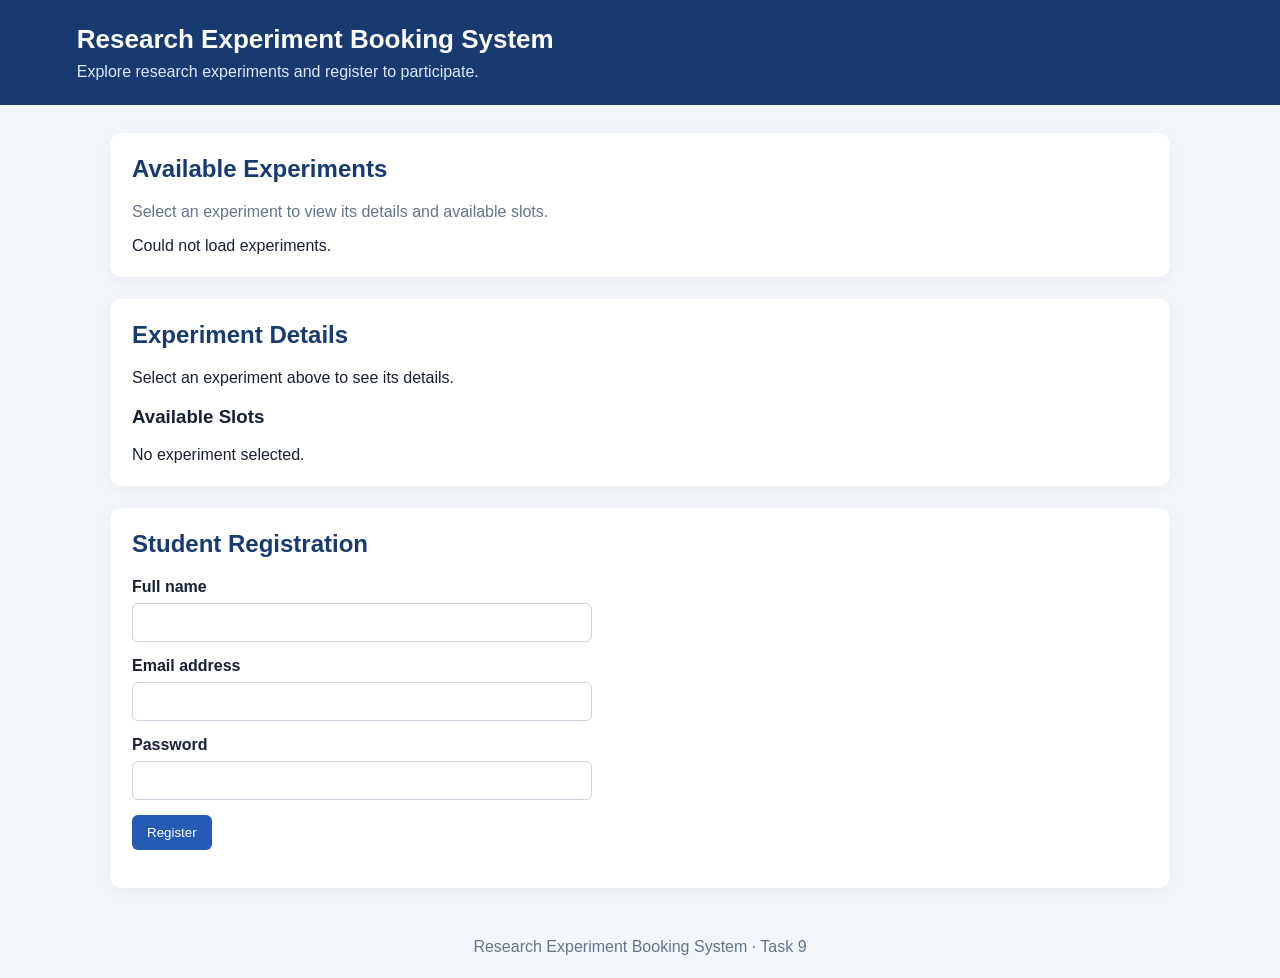
==== research-booking-system/src/main/resources/templates/index.html @ 61175fee "test: integrate Selenium journey checks for Jenkins" ====
<!DOCTYPE html>
<html lang="en" xmlns:th="http://www.thymeleaf.org">
<head>
    <meta charset="UTF-8">
    <meta name="viewport" content="width=device-width, initial-scale=1.0">
    <title>Research Experiment Booking System</title>
    <style>
        :root {
            font-family: Arial, sans-serif;
            color: #172033;
            background: #f3f6fb;
        }

        * { box-sizing: border-box; }

        body { margin: 0; }

        header {
            background: #173b70;
            color: white;
            padding: 24px 6%;
        }

        header h1 { margin: 0 0 8px; font-size: 26px; }
        header p { margin: 0; color: #dce8fa; }

        main { max-width: 1100px; margin: 28px auto; padding: 0 20px; }

        section {
            background: white;
            padding: 22px;
            margin-bottom: 22px;
            border-radius: 12px;
            box-shadow: 0 3px 14px #14213d0c;
        }

        h2 { margin-top: 0; color: #173b70; }

        .grid {
            display: grid;
            grid-template-columns: repeat(auto-fit, minmax(240px, 1fr));
            gap: 16px;
        }

        .experiment-card {
            border: 1px solid #dce4f0;
            border-radius: 10px;
            padding: 18px;
        }

        .experiment-card h3 { margin-top: 0; }

        button {
            background: #245bb5;
            color: white;
            border: 0;
            border-radius: 6px;
            padding: 10px 15px;
            cursor: pointer;
        }

        button:hover { background: #173b70; }

        input {
            display: block;
            width: 100%;
            max-width: 460px;
            padding: 11px;
            margin: 7px 0 15px;
            border: 1px solid #cbd5e1;
            border-radius: 6px;
        }

        label { font-weight: bold; }

        .muted { color: #64748b; }
        #message { white-space: pre-wrap; margin-top: 12px; }
        .error { color: #b42318; }
        .success { color: #167647; }

        footer {
            text-align: center;
            color: #64748b;
            padding: 22px;
        }
    </style>
</head>
<body>
<header>
    <h1>Research Experiment Booking System</h1>
    <p>Explore research experiments and register to participate.</p>
</header>

<main>
    <section>
        <h2>Available Experiments</h2>
        <p class="muted">Select an experiment to view its details and available slots.</p>
        <div id="experiments" class="grid" aria-live="polite">
            Loading experiments...
        </div>
    </section>

    <section id="details-section">
        <h2>Experiment Details</h2>
        <div id="details" aria-live="polite">
            Select an experiment above to see its details.
        </div>
        <h3>Available Slots</h3>
        <div id="slots" aria-live="polite">No experiment selected.</div>
    </section>

    <section id="registration-section">
        <h2>Student Registration</h2>
        <form id="registration-form">
            <label for="fullName">Full name</label>
            <input id="fullName" name="fullName" required
                   minlength="2" autocomplete="name">

            <label for="email">Email address</label>
            <input id="email" name="email" type="email" required
                   autocomplete="email">

            <label for="password">Password</label>
            <input id="password" name="password" type="password"
                   required minlength="8" autocomplete="new-password">

            <button id="register-button" type="submit">Register</button>
        </form>
        <p id="message" role="status" aria-live="polite"></p>
    </section>
</main>

<footer>Research Experiment Booking System · Task 9</footer>

<script>
    const experimentsElement = document.getElementById("experiments");
    const detailsElement = document.getElementById("details");
    const slotsElement = document.getElementById("slots");
    const messageElement = document.getElementById("message");

    async function loadExperiments() {
        experimentsElement.textContent = "Loading experiments...";

        try {
            const response = await fetch("/api/experiments");

            if (!response.ok) {
                throw new Error("Could not load experiments.");
            }

            const experiments = await response.json();
            experimentsElement.replaceChildren();

            if (!experiments.length) {
                experimentsElement.textContent = "No active experiments found.";
                return;
            }

            experiments.forEach(experiment => {
                const card = document.createElement("article");
                card.className = "experiment-card";

                const title = document.createElement("h3");
                title.textContent = experiment.title;

                const lab = document.createElement("p");
                lab.textContent = "Laboratory: " +
                    (experiment.laboratoryName || "Not specified");

                const description = document.createElement("p");
                description.textContent =
                    experiment.description || "No description available.";

                const button = document.createElement("button");
                button.type = "button";
                button.textContent = "View details";
                button.addEventListener("click", () => {
                    loadExperimentDetails(experiment.experimentId);
                });

                card.append(title, lab, description, button);
                experimentsElement.appendChild(card);
            });
        } catch (error) {
            experimentsElement.textContent = error.message;
        }
    }

    async function loadExperimentDetails(experimentId) {
        detailsElement.textContent = "Loading details...";
        slotsElement.textContent = "Loading slots...";

        try {
            const [detailResponse, slotResponse] = await Promise.all([
                fetch("/api/experiments/" + experimentId),
                fetch("/api/experiments/" + experimentId + "/slots")
            ]);

            if (!detailResponse.ok || !slotResponse.ok) {
                throw new Error("Unable to load experiment details or slots.");
            }

            const experiment = await detailResponse.json();
            const slots = await slotResponse.json();

            detailsElement.replaceChildren();

            const title = document.createElement("h3");
            title.textContent = experiment.title;

            const description = document.createElement("p");
            description.textContent =
                experiment.description || "No description available.";

            const lab = document.createElement("p");
            lab.textContent = "Laboratory: " +
                (experiment.laboratoryName || "Not specified");

            detailsElement.append(title, description, lab);

            slotsElement.replaceChildren();

            if (!slots.length) {
                slotsElement.textContent = "No slots are currently listed.";
                return;
            }

            slots.forEach(slot => {
                const item = document.createElement("p");
                item.textContent =
                    "Slot " + slot.slotId +
                    " | Start: " + slot.startTime +
                    " | End: " + slot.endTime +
                    " | Capacity: " + slot.capacity;
                slotsElement.appendChild(item);
            });
        } catch (error) {
            detailsElement.textContent = error.message;
            slotsElement.textContent = "Slots could not be loaded.";
        }
    }

    document.getElementById("registration-form")
        .addEventListener("submit", async event => {
            event.preventDefault();
            messageElement.className = "";
            messageElement.textContent = "Submitting registration...";

            const data = {
                fullName: document.getElementById("fullName").value.trim(),
                email: document.getElementById("email").value.trim(),
                password: document.getElementById("password").value
            };

            try {
                const response = await fetch("/api/users/register", {
                    method: "POST",
                    headers: { "Content-Type": "application/json" },
                    body: JSON.stringify(data)
                });

                const result = await response.json();

                if (!response.ok) {
                    throw new Error(
                        result.error || "Registration failed. Check your details."
                    );
                }

                messageElement.className = "success";
                messageElement.textContent =
                    "Registration successful! User ID: " + result.userId;
                event.target.reset();
            } catch (error) {
                messageElement.className = "error";
                messageElement.textContent = error.message;
            }
        });

    loadExperiments();
</script>
</body>
</html>
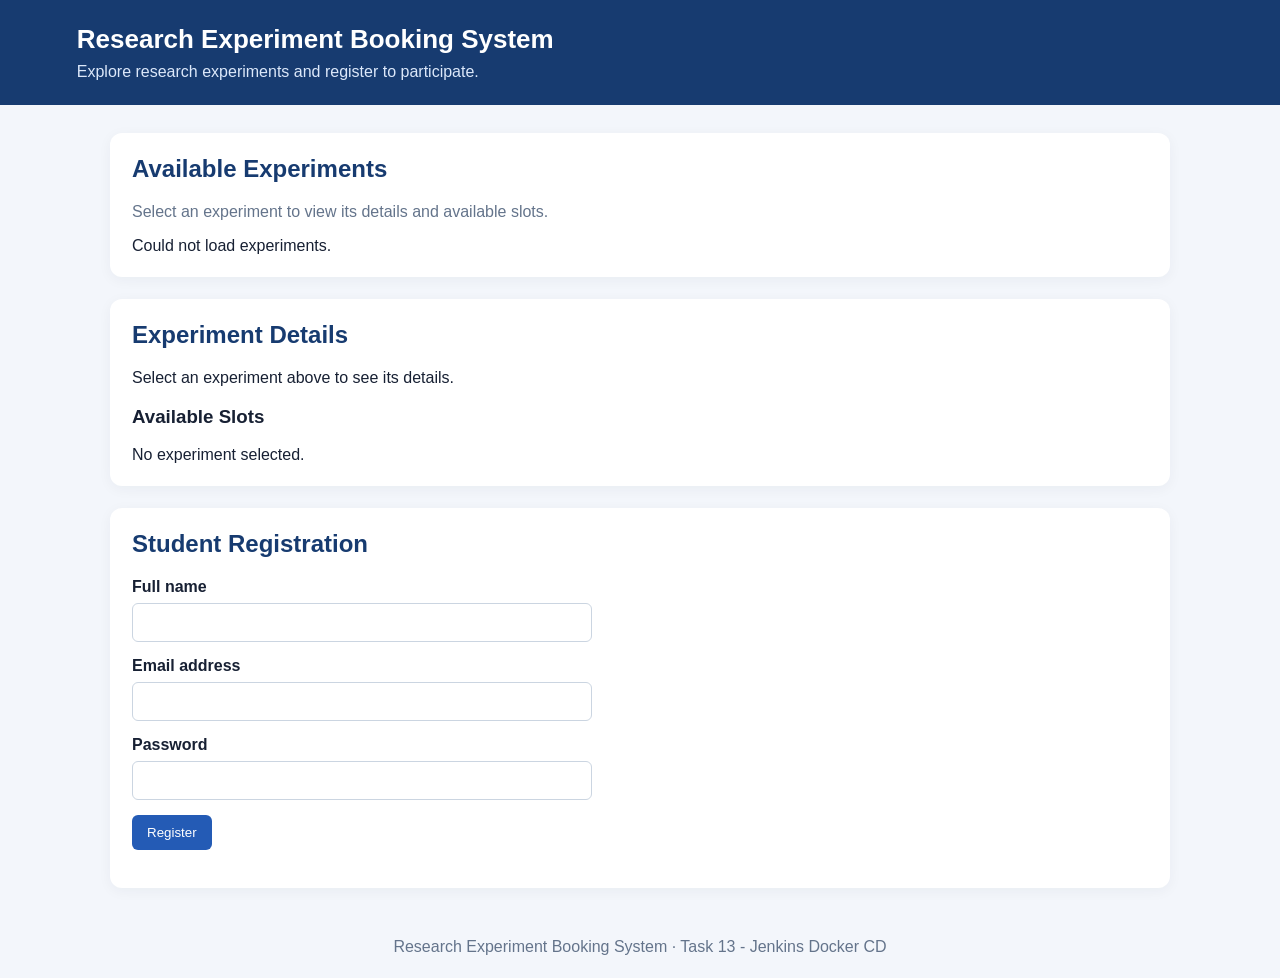
==== commit 35919cef: "feat: update UI footer for CD demo" ====
--- a/research-booking-system/src/main/resources/templates/index.html
+++ b/research-booking-system/src/main/resources/templates/index.html
@@ -131,7 +131,7 @@
     </section>
 </main>
 
-<footer>Research Experiment Booking System · Task 9</footer>
+<footer>Research Experiment Booking System · Task 13 - Jenkins Docker CD</footer>
 
 <script>
     const experimentsElement = document.getElementById("experiments");
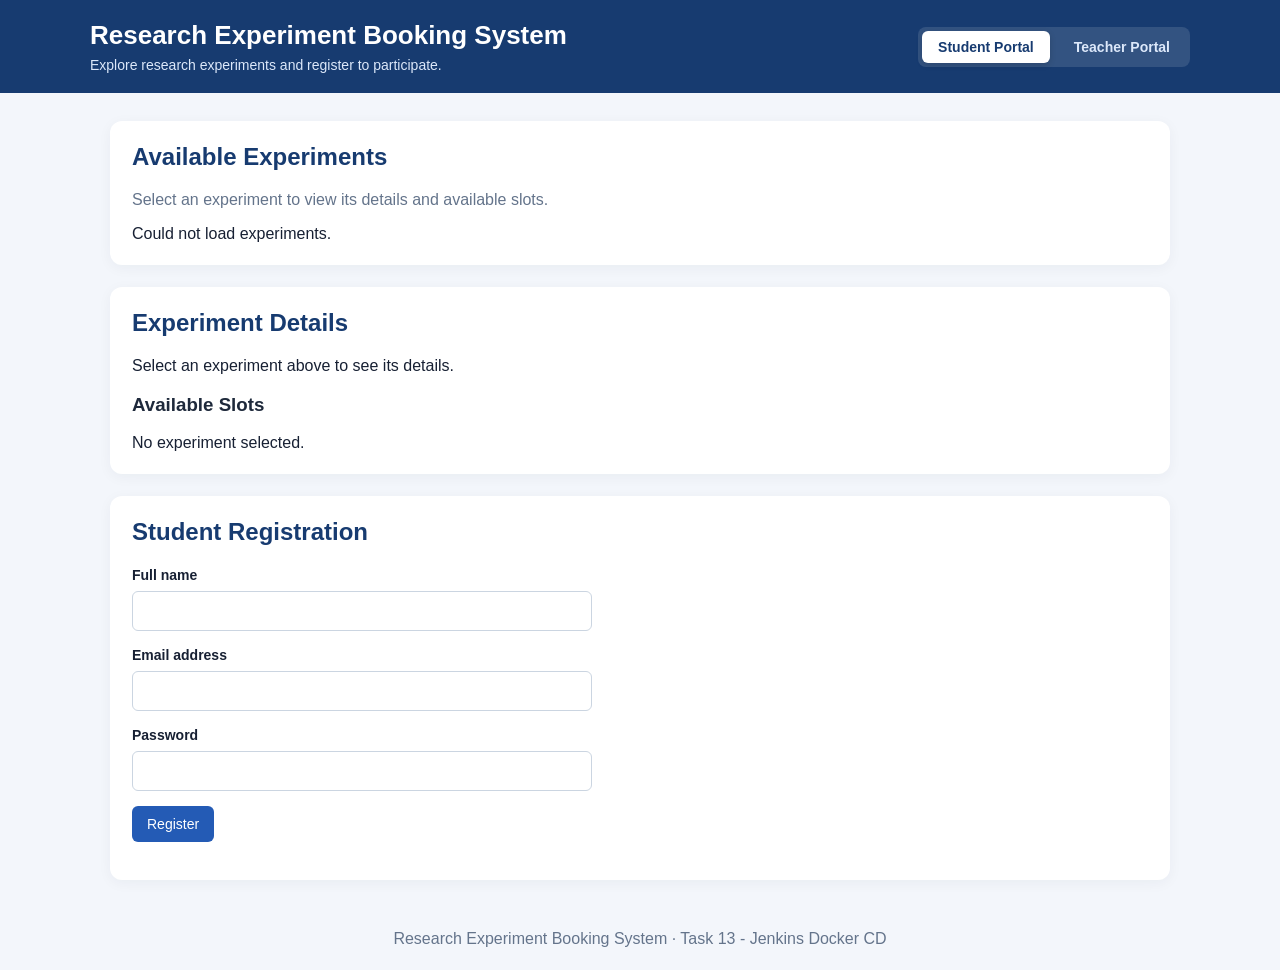
==== commit 321908ca: "index page" ====
--- a/research-booking-system/src/main/resources/templates/index.html
+++ b/research-booking-system/src/main/resources/templates/index.html
@@ -1,4 +1,3 @@
-
 <!DOCTYPE html>
 <html lang="en" xmlns:th="http://www.thymeleaf.org">
 <head>
@@ -19,11 +18,52 @@
         header {
             background: #173b70;
             color: white;
-            padding: 24px 6%;
-        }
-
-        header h1 { margin: 0 0 8px; font-size: 26px; }
-        header p { margin: 0; color: #dce8fa; }
+            padding: 20px 6%;
+        }
+
+        .header-content {
+            max-width: 1100px;
+            margin: 0 auto;
+            display: flex;
+            justify-content: space-between;
+            align-items: center;
+            flex-wrap: wrap;
+            gap: 16px;
+        }
+
+        header h1 { margin: 0 0 6px; font-size: 26px; }
+        header p { margin: 0; color: #dce8fa; font-size: 14px; }
+
+        .portal-nav {
+            display: flex;
+            gap: 8px;
+            background: rgba(255, 255, 255, 0.12);
+            padding: 4px;
+            border-radius: 8px;
+        }
+
+        .nav-tab {
+            background: transparent;
+            color: #dce8fa;
+            border: 0;
+            border-radius: 6px;
+            padding: 8px 16px;
+            font-size: 14px;
+            font-weight: 600;
+            cursor: pointer;
+            transition: background 0.2s, color 0.2s;
+        }
+
+        .nav-tab:hover {
+            background: rgba(255, 255, 255, 0.15);
+            color: white;
+        }
+
+        .nav-tab.active {
+            background: white;
+            color: #173b70;
+            box-shadow: 0 2px 6px rgba(0, 0, 0, 0.15);
+        }
 
         main { max-width: 1100px; margin: 28px auto; padding: 0 20px; }
 
@@ -36,6 +76,7 @@
         }
 
         h2 { margin-top: 0; color: #173b70; }
+        h3 { color: #1e293b; }
 
         .grid {
             display: grid;
@@ -47,6 +88,9 @@
             border: 1px solid #dce4f0;
             border-radius: 10px;
             padding: 18px;
+            display: flex;
+            flex-direction: column;
+            justify-content: space-between;
         }
 
         .experiment-card h3 { margin-top: 0; }
@@ -58,11 +102,35 @@
             border-radius: 6px;
             padding: 10px 15px;
             cursor: pointer;
+            font-size: 14px;
         }
 
         button:hover { background: #173b70; }
 
-        input {
+        .btn-secondary {
+            background: #e2e8f0;
+            color: #1e293b;
+        }
+        .btn-secondary:hover { background: #cbd5e1; }
+
+        .btn-success {
+            background: #167647;
+            color: white;
+        }
+        .btn-success:hover { background: #0f5432; }
+
+        .btn-danger {
+            background: #b42318;
+            color: white;
+        }
+        .btn-danger:hover { background: #911b12; }
+
+        .btn-sm {
+            padding: 6px 12px;
+            font-size: 13px;
+        }
+
+        input, textarea, select {
             display: block;
             width: 100%;
             max-width: 460px;
@@ -70,14 +138,234 @@
             margin: 7px 0 15px;
             border: 1px solid #cbd5e1;
             border-radius: 6px;
-        }
-
-        label { font-weight: bold; }
+            font-family: inherit;
+            font-size: 14px;
+        }
+
+        textarea {
+            max-width: 100%;
+            resize: vertical;
+        }
+
+        label { font-weight: bold; font-size: 14px; }
 
         .muted { color: #64748b; }
         #message { white-space: pre-wrap; margin-top: 12px; }
-        .error { color: #b42318; }
-        .success { color: #167647; }
+        .error { color: #b42318; font-weight: 500; }
+        .success { color: #167647; font-weight: 500; }
+
+        /* Teacher Alert Banner */
+        .teacher-alert {
+            padding: 14px 18px;
+            border-radius: 8px;
+            margin-bottom: 20px;
+            display: flex;
+            justify-content: space-between;
+            align-items: center;
+            font-size: 14px;
+            font-weight: 500;
+        }
+
+        .alert-success {
+            background: #edfcf2;
+            color: #167647;
+            border: 1px solid #c3f2d2;
+        }
+
+        .alert-error {
+            background: #fef3f2;
+            color: #b42318;
+            border: 1px solid #fecdca;
+        }
+
+        .btn-close-alert {
+            background: transparent;
+            border: 0;
+            color: inherit;
+            font-size: 18px;
+            padding: 0 4px;
+            cursor: pointer;
+            line-height: 1;
+        }
+        .btn-close-alert:hover { background: transparent; opacity: 0.7; }
+
+        /* Teacher Dashboard Styles */
+        .dashboard-header {
+            display: flex;
+            justify-content: space-between;
+            align-items: center;
+            flex-wrap: wrap;
+            gap: 12px;
+            margin-bottom: 20px;
+            padding-bottom: 16px;
+            border-bottom: 1px solid #e2e8f0;
+        }
+
+        .dashboard-actions {
+            display: flex;
+            gap: 10px;
+            align-items: center;
+        }
+
+        .badge {
+            display: inline-block;
+            padding: 4px 8px;
+            border-radius: 4px;
+            font-size: 12px;
+            font-weight: 600;
+            text-transform: uppercase;
+        }
+
+        .badge-active {
+            background: #edfcf2;
+            color: #167647;
+            border: 1px solid #c3f2d2;
+        }
+
+        .badge-inactive {
+            background: #f1f5f9;
+            color: #64748b;
+            border: 1px solid #cbd5e1;
+        }
+
+        .teacher-exp-card {
+            border: 1px solid #e2e8f0;
+            border-radius: 10px;
+            padding: 18px;
+            margin-bottom: 16px;
+            background: #fafcff;
+        }
+
+        .teacher-exp-card-header {
+            display: flex;
+            justify-content: space-between;
+            align-items: flex-start;
+            gap: 12px;
+        }
+
+        .teacher-exp-card-header h4 {
+            margin: 0 0 6px;
+            font-size: 18px;
+            color: #173b70;
+        }
+
+        .teacher-exp-details {
+            display: flex;
+            flex-wrap: wrap;
+            gap: 16px;
+            font-size: 14px;
+            color: #475569;
+            margin: 10px 0;
+        }
+
+        .teacher-exp-desc {
+            font-size: 14px;
+            color: #334155;
+            margin: 8px 0 14px;
+            white-space: pre-wrap;
+        }
+
+        .card-actions {
+            display: flex;
+            gap: 8px;
+            flex-wrap: wrap;
+            margin-top: 10px;
+        }
+
+        /* Modal Styles */
+        .modal-overlay {
+            position: fixed;
+            top: 0; left: 0; right: 0; bottom: 0;
+            background: rgba(15, 23, 42, 0.65);
+            display: flex;
+            align-items: center;
+            justify-content: center;
+            z-index: 1000;
+            padding: 16px;
+        }
+
+        .modal-content {
+            background: white;
+            border-radius: 12px;
+            width: 100%;
+            max-width: 540px;
+            max-height: 90vh;
+            overflow-y: auto;
+            padding: 24px;
+            box-shadow: 0 12px 32px rgba(0, 0, 0, 0.25);
+        }
+
+        .modal-large {
+            max-width: 780px;
+        }
+
+        .modal-header {
+            display: flex;
+            justify-content: space-between;
+            align-items: center;
+            margin-bottom: 16px;
+            padding-bottom: 12px;
+            border-bottom: 1px solid #e2e8f0;
+        }
+
+        .modal-header h3 { margin: 0; color: #173b70; }
+
+        .modal-close {
+            background: transparent;
+            border: 0;
+            color: #64748b;
+            font-size: 24px;
+            cursor: pointer;
+            line-height: 1;
+            padding: 0 6px;
+        }
+        .modal-close:hover { color: #0f172a; background: transparent; }
+
+        .modal-footer {
+            display: flex;
+            justify-content: flex-end;
+            gap: 10px;
+            margin-top: 20px;
+            padding-top: 14px;
+            border-top: 1px solid #e2e8f0;
+        }
+
+        .slot-form-box {
+            background: #f8fafc;
+            border: 1px solid #e2e8f0;
+            border-radius: 8px;
+            padding: 16px;
+            margin: 16px 0;
+        }
+
+        .slot-form-row {
+            display: grid;
+            grid-template-columns: repeat(auto-fit, minmax(180px, 1fr));
+            gap: 12px;
+        }
+
+        .slot-table {
+            width: 100%;
+            border-collapse: collapse;
+            margin-top: 14px;
+            font-size: 14px;
+        }
+
+        .slot-table th, .slot-table td {
+            padding: 10px 12px;
+            text-align: left;
+            border-bottom: 1px solid #e2e8f0;
+        }
+
+        .slot-table th {
+            background: #f1f5f9;
+            color: #475569;
+            font-weight: 600;
+        }
+
+        .slot-table tr:hover {
+            background: #f8fafc;
+        }
 
         footer {
             text-align: center;
@@ -88,52 +376,192 @@
 </head>
 <body>
 <header>
-    <h1>Research Experiment Booking System</h1>
-    <p>Explore research experiments and register to participate.</p>
+    <div class="header-content">
+        <div>
+            <h1>Research Experiment Booking System</h1>
+            <p>Explore research experiments and register to participate.</p>
+        </div>
+        <nav class="portal-nav" aria-label="Portal Navigation">
+            <button id="nav-student-tab" type="button" class="nav-tab active" onclick="switchPortal('student')">Student Portal</button>
+            <button id="nav-teacher-tab" type="button" class="nav-tab" onclick="switchPortal('teacher')">Teacher Portal</button>
+        </nav>
+    </div>
 </header>
 
 <main>
-    <section>
-        <h2>Available Experiments</h2>
-        <p class="muted">Select an experiment to view its details and available slots.</p>
-        <div id="experiments" class="grid" aria-live="polite">
-            Loading experiments...
+    <!-- ==================== STUDENT PORTAL VIEW ==================== -->
+    <div id="student-portal-view">
+        <section>
+            <h2>Available Experiments</h2>
+            <p class="muted">Select an experiment to view its details and available slots.</p>
+            <div id="experiments" class="grid" aria-live="polite">
+                Loading experiments...
+            </div>
+        </section>
+
+        <section id="details-section">
+            <h2>Experiment Details</h2>
+            <div id="details" aria-live="polite">
+                Select an experiment above to see its details.
+            </div>
+            <h3>Available Slots</h3>
+            <div id="slots" aria-live="polite">No experiment selected.</div>
+        </section>
+
+        <section id="registration-section">
+            <h2>Student Registration</h2>
+            <form id="registration-form">
+                <label for="fullName">Full name</label>
+                <input id="fullName" name="fullName" required
+                       minlength="2" autocomplete="name">
+
+                <label for="email">Email address</label>
+                <input id="email" name="email" type="email" required
+                       autocomplete="email">
+
+                <label for="password">Password</label>
+                <input id="password" name="password" type="password"
+                       required minlength="8" autocomplete="new-password">
+
+                <button id="register-button" type="submit">Register</button>
+            </form>
+            <p id="message" role="status" aria-live="polite"></p>
+        </section>
+    </div>
+
+    <!-- ==================== TEACHER PORTAL VIEW ==================== -->
+    <div id="teacher-portal-view" style="display: none;">
+        <!-- Global Feedback Message -->
+        <div id="teacher-alert" class="teacher-alert" style="display: none;" role="alert">
+            <span id="teacher-alert-text"></span>
+            <button type="button" class="btn-close-alert" onclick="clearTeacherAlert()">&times;</button>
         </div>
-    </section>
-
-    <section id="details-section">
-        <h2>Experiment Details</h2>
-        <div id="details" aria-live="polite">
-            Select an experiment above to see its details.
+
+        <!-- Teacher Login Card -->
+        <section id="teacher-login-section">
+            <h2>Teacher Login</h2>
+            <p class="muted">Sign in with your active teacher credentials to manage experiments and time slots.</p>
+            <form id="teacher-login-form">
+                <label for="teacher-email">Teacher Email Address</label>
+                <input id="teacher-email" type="email" required autocomplete="email" placeholder="teacher@example.com">
+
+                <label for="teacher-password">Password</label>
+                <input id="teacher-password" type="password" required autocomplete="current-password" placeholder="Enter your password">
+
+                <button id="teacher-login-btn" type="submit">Sign In</button>
+            </form>
+            <p id="teacher-login-error" class="error" role="alert" style="display: none;"></p>
+        </section>
+
+        <!-- Teacher Dashboard -->
+        <section id="teacher-dashboard-section" style="display: none;">
+            <div class="dashboard-header">
+                <div>
+                    <h2>Teacher Dashboard</h2>
+                    <p id="teacher-welcome-badge" class="muted">Signed in as teacher</p>
+                </div>
+                <div class="dashboard-actions">
+                    <button id="btn-open-create-exp" type="button" class="btn-success" onclick="openCreateExperimentModal()">+ Create Experiment</button>
+                    <button id="teacher-logout-btn" type="button" class="btn-secondary" onclick="teacherLogout()">Sign Out</button>
+                </div>
+            </div>
+
+            <h3>My Supervised Experiments</h3>
+            <div id="teacher-experiments-container" aria-live="polite">
+                Loading supervised experiments...
+            </div>
+        </section>
+    </div>
+</main>
+
+<!-- ==================== EXPERIMENT CREATE / EDIT MODAL ==================== -->
+<div id="exp-modal" class="modal-overlay" style="display: none;" role="dialog" aria-modal="true" aria-labelledby="exp-modal-title">
+    <div class="modal-content">
+        <div class="modal-header">
+            <h3 id="exp-modal-title">Create Experiment</h3>
+            <button type="button" class="modal-close" onclick="closeExperimentModal()">&times;</button>
         </div>
-        <h3>Available Slots</h3>
-        <div id="slots" aria-live="polite">No experiment selected.</div>
-    </section>
-
-    <section id="registration-section">
-        <h2>Student Registration</h2>
-        <form id="registration-form">
-            <label for="fullName">Full name</label>
-            <input id="fullName" name="fullName" required
-                   minlength="2" autocomplete="name">
-
-            <label for="email">Email address</label>
-            <input id="email" name="email" type="email" required
-                   autocomplete="email">
-
-            <label for="password">Password</label>
-            <input id="password" name="password" type="password"
-                   required minlength="8" autocomplete="new-password">
-
-            <button id="register-button" type="submit">Register</button>
+        <form id="exp-form">
+            <input type="hidden" id="exp-id">
+
+            <label for="exp-title">Experiment Title *</label>
+            <input type="text" id="exp-title" required maxlength="150" placeholder="e.g. Distributed Computing Lab 1">
+
+            <label for="exp-laboratory">Laboratory Name *</label>
+            <input type="text" id="exp-laboratory" required maxlength="150" placeholder="e.g. Advanced Networks Lab 204">
+
+            <label for="exp-duration">Duration (Minutes) *</label>
+            <input type="number" id="exp-duration" required min="1" placeholder="e.g. 90">
+
+            <label for="exp-desc">Description</label>
+            <textarea id="exp-desc" rows="4" placeholder="Overview of experiment requirements, guidelines, and equipment..."></textarea>
+
+            <div class="modal-footer">
+                <button type="button" class="btn-secondary" onclick="closeExperimentModal()">Cancel</button>
+                <button type="submit" id="btn-save-exp" class="btn-primary">Save Experiment</button>
+            </div>
         </form>
-        <p id="message" role="status" aria-live="polite"></p>
-    </section>
-</main>
+    </div>
+</div>
+
+<!-- ==================== SLOT MANAGEMENT MODAL ==================== -->
+<div id="slot-modal" class="modal-overlay" style="display: none;" role="dialog" aria-modal="true" aria-labelledby="slot-modal-title">
+    <div class="modal-content modal-large">
+        <div class="modal-header">
+            <div>
+                <h3 id="slot-modal-title">Experiment Slots</h3>
+                <p id="slot-modal-subtitle" class="muted" style="margin: 4px 0 0;"></p>
+            </div>
+            <button type="button" class="modal-close" onclick="closeSlotModal()">&times;</button>
+        </div>
+
+        <div style="margin-bottom: 14px;">
+            <button id="btn-toggle-slot-form" type="button" class="btn-success" onclick="toggleSlotForm()">+ Add New Slot</button>
+        </div>
+
+        <!-- Add/Edit Slot Form Box -->
+        <div id="slot-form-wrapper" style="display: none;" class="slot-form-box">
+            <h4 id="slot-form-title" style="margin-top: 0; color: #173b70;">Add New Slot</h4>
+            <form id="slot-form">
+                <input type="hidden" id="slot-id">
+                <div class="slot-form-row">
+                    <div>
+                        <label for="slot-start-time">Start Time *</label>
+                        <input type="datetime-local" id="slot-start-time" required>
+                    </div>
+                    <div>
+                        <label for="slot-end-time">End Time *</label>
+                        <input type="datetime-local" id="slot-end-time" required>
+                    </div>
+                    <div>
+                        <label for="slot-capacity">Capacity *</label>
+                        <input type="number" id="slot-capacity" required min="1" placeholder="e.g. 5">
+                    </div>
+                </div>
+                <div style="display: flex; gap: 8px; justify-content: flex-end; margin-top: 8px;">
+                    <button type="button" class="btn-secondary" onclick="hideSlotForm()">Cancel</button>
+                    <button type="submit" id="btn-save-slot" class="btn-primary">Save Slot</button>
+                </div>
+            </form>
+        </div>
+
+        <h4>Configured Slots</h4>
+        <div id="teacher-slots-container" aria-live="polite">
+            Loading slots...
+        </div>
+
+        <div class="modal-footer">
+            <button type="button" class="btn-secondary" onclick="closeSlotModal()">Close</button>
+        </div>
+    </div>
+</div>
 
 <footer>Research Experiment Booking System · Task 13 - Jenkins Docker CD</footer>
 
 <script>
+    /* ==========================================================================
+       STUDENT PORTAL LOGIC (Preserved Exactly for Selenium Compatibility)
+       ========================================================================== */
     const experimentsElement = document.getElementById("experiments");
     const detailsElement = document.getElementById("details");
     const slotsElement = document.getElementById("slots");
@@ -278,6 +706,628 @@
             }
         });
 
+    /* ==========================================================================
+       PORTAL SWITCHING & NAVIGATION
+       ========================================================================== */
+    const studentView = document.getElementById("student-portal-view");
+    const teacherView = document.getElementById("teacher-portal-view");
+    const navStudentTab = document.getElementById("nav-student-tab");
+    const navTeacherTab = document.getElementById("nav-teacher-tab");
+
+    function switchPortal(portal) {
+        clearTeacherAlert();
+        if (portal === "teacher") {
+            navStudentTab.classList.remove("active");
+            navTeacherTab.classList.add("active");
+            studentView.style.display = "none";
+            teacherView.style.display = "block";
+            initTeacherView();
+        } else {
+            navTeacherTab.classList.remove("active");
+            navStudentTab.classList.add("active");
+            teacherView.style.display = "none";
+            studentView.style.display = "block";
+            loadExperiments();
+        }
+    }
+
+    /* ==========================================================================
+       TEACHER AUTHENTICATION (HTTP Basic via sessionStorage)
+       ========================================================================== */
+    const AUTH_KEY = "rb_teacher_auth";
+    const EMAIL_KEY = "rb_teacher_email";
+
+    function getStoredAuth() {
+        return sessionStorage.getItem(AUTH_KEY);
+    }
+
+    function getStoredEmail() {
+        return sessionStorage.getItem(EMAIL_KEY);
+    }
+
+    function setStoredAuth(header, email) {
+        sessionStorage.setItem(AUTH_KEY, header);
+        sessionStorage.setItem(EMAIL_KEY, email);
+    }
+
+    function clearStoredAuth() {
+        sessionStorage.removeItem(AUTH_KEY);
+        sessionStorage.removeItem(EMAIL_KEY);
+    }
+
+    const teacherLoginSection = document.getElementById("teacher-login-section");
+    const teacherDashboardSection = document.getElementById("teacher-dashboard-section");
+    const teacherLoginForm = document.getElementById("teacher-login-form");
+    const teacherLoginError = document.getElementById("teacher-login-error");
+    const teacherWelcomeBadge = document.getElementById("teacher-welcome-badge");
+
+    function initTeacherView() {
+        const auth = getStoredAuth();
+        if (auth) {
+            teacherLoginSection.style.display = "none";
+            teacherDashboardSection.style.display = "block";
+            const email = getStoredEmail() || "Teacher";
+            teacherWelcomeBadge.textContent = "Signed in as: " + email;
+            loadTeacherExperiments();
+        } else {
+            teacherDashboardSection.style.display = "none";
+            teacherLoginSection.style.display = "block";
+            teacherLoginForm.reset();
+            teacherLoginError.style.display = "none";
+            teacherLoginError.textContent = "";
+        }
+    }
+
+    teacherLoginForm.addEventListener("submit", async event => {
+        event.preventDefault();
+        teacherLoginError.style.display = "none";
+        teacherLoginError.textContent = "";
+
+        const email = document.getElementById("teacher-email").value.trim();
+        const password = document.getElementById("teacher-password").value;
+
+        if (!email || !password) {
+            teacherLoginError.textContent = "Email and password are required.";
+            teacherLoginError.style.display = "block";
+            return;
+        }
+
+        const authHeader = "Basic " + btoa(email + ":" + password);
+
+        try {
+            const response = await fetch("/api/experiments/supervisor/me", {
+                headers: { "Authorization": authHeader }
+            });
+
+            if (!response.ok) {
+                if (response.status === 401 || response.status === 403) {
+                    throw new Error("Invalid credentials or an active teacher account is required.");
+                }
+                throw new Error("Login failed with status code " + response.status + ".");
+            }
+
+            setStoredAuth(authHeader, email);
+            teacherLoginForm.reset();
+            initTeacherView();
+            showTeacherAlert("Signed in successfully.", "success");
+        } catch (error) {
+            clearStoredAuth();
+            teacherLoginError.textContent = error.message;
+            teacherLoginError.style.display = "block";
+        }
+    });
+
+    function teacherLogout() {
+        clearStoredAuth();
+        closeExperimentModal();
+        closeSlotModal();
+        initTeacherView();
+        showTeacherAlert("You have been signed out.", "success");
+    }
+
+    async function teacherFetch(url, options = {}) {
+        const auth = getStoredAuth();
+        if (!auth) {
+            teacherLogout();
+            throw new Error("Authentication required. Please sign in.");
+        }
+
+        const headers = {
+            "Authorization": auth,
+            ...(options.headers || {})
+        };
+
+        const response = await fetch(url, { ...options, headers });
+
+        if (response.status === 401) {
+            teacherLogout();
+            showTeacherAlert("Session expired or invalid credentials. Please sign in again.", "error");
+            throw new Error("Session expired. Please sign in again.");
+        }
+
+        return response;
+    }
+
+    /* ==========================================================================
+       TEACHER ALERT / NOTIFICATIONS
+       ========================================================================== */
+    const alertBox = document.getElementById("teacher-alert");
+    const alertText = document.getElementById("teacher-alert-text");
+    let alertTimeout = null;
+
+    function showTeacherAlert(message, type = "success") {
+        if (alertTimeout) clearTimeout(alertTimeout);
+        alertText.textContent = message;
+        alertBox.className = "teacher-alert " + (type === "error" ? "alert-error" : "alert-success");
+        alertBox.style.display = "flex";
+        alertTimeout = setTimeout(() => {
+            clearTeacherAlert();
+        }, 6000);
+    }
+
+    function clearTeacherAlert() {
+        if (alertTimeout) clearTimeout(alertTimeout);
+        alertBox.style.display = "none";
+        alertText.textContent = "";
+    }
+
+    /* ==========================================================================
+       TEACHER EXPERIMENTS MANAGEMENT
+       ========================================================================== */
+    const teacherExpContainer = document.getElementById("teacher-experiments-container");
+    const expModal = document.getElementById("exp-modal");
+    const expForm = document.getElementById("exp-form");
+    const expModalTitle = document.getElementById("exp-modal-title");
+
+    let teacherExperiments = [];
+
+    async function loadTeacherExperiments() {
+        teacherExpContainer.textContent = "Loading supervised experiments...";
+        try {
+            const response = await teacherFetch("/api/experiments/supervisor/me");
+            if (!response.ok) {
+                if (response.status === 403) {
+                    throw new Error("Active teacher permissions required.");
+                }
+                throw new Error("Could not load experiments (status: " + response.status + ").");
+            }
+
+            teacherExperiments = await response.json();
+            renderTeacherExperiments(teacherExperiments);
+        } catch (error) {
+            teacherExpContainer.replaceChildren();
+            const errP = document.createElement("p");
+            errP.className = "error";
+            errP.textContent = error.message;
+            teacherExpContainer.appendChild(errP);
+        }
+    }
+
+    function renderTeacherExperiments(experiments) {
+        teacherExpContainer.replaceChildren();
+
+        if (!experiments || !experiments.length) {
+            const p = document.createElement("p");
+            p.className = "muted";
+            p.textContent = "No experiments found. Click '+ Create Experiment' above to create one.";
+            teacherExpContainer.appendChild(p);
+            return;
+        }
+
+        experiments.forEach(exp => {
+            const card = document.createElement("div");
+            card.className = "teacher-exp-card";
+
+            // Header Row
+            const header = document.createElement("div");
+            header.className = "teacher-exp-card-header";
+
+            const title = document.createElement("h4");
+            title.textContent = exp.title;
+
+            const badge = document.createElement("span");
+            badge.className = "badge " + (exp.active ? "badge-active" : "badge-inactive");
+            badge.textContent = exp.active ? "Active" : "Inactive";
+
+            header.append(title, badge);
+
+            // Details Row
+            const details = document.createElement("div");
+            details.className = "teacher-exp-details";
+
+            const lab = document.createElement("span");
+            lab.textContent = "Laboratory: " + (exp.laboratoryName || "None");
+
+            const dur = document.createElement("span");
+            dur.textContent = "Duration: " + (exp.durationMinutes ? exp.durationMinutes + " mins" : "Not specified");
+
+            details.append(lab, dur);
+
+            // Description
+            const desc = document.createElement("div");
+            desc.className = "teacher-exp-desc";
+            desc.textContent = exp.description || "No description provided.";
+
+            // Actions Row
+            const actions = document.createElement("div");
+            actions.className = "card-actions";
+
+            const slotsBtn = document.createElement("button");
+            slotsBtn.type = "button";
+            slotsBtn.className = "btn-secondary btn-sm";
+            slotsBtn.textContent = "Manage Slots";
+            slotsBtn.addEventListener("click", () => {
+                openSlotModal(exp.experimentId, exp.title);
+            });
+            actions.appendChild(slotsBtn);
+
+            if (exp.active) {
+                const editBtn = document.createElement("button");
+                editBtn.type = "button";
+                editBtn.className = "btn-secondary btn-sm";
+                editBtn.textContent = "Edit";
+                editBtn.addEventListener("click", () => {
+                    openEditExperimentModal(exp);
+                });
+
+                const deactivateBtn = document.createElement("button");
+                deactivateBtn.type = "button";
+                deactivateBtn.className = "btn-danger btn-sm";
+                deactivateBtn.textContent = "Deactivate";
+                deactivateBtn.addEventListener("click", () => {
+                    deactivateExperiment(exp.experimentId, exp.title);
+                });
+
+                actions.append(editBtn, deactivateBtn);
+            }
+
+            card.append(header, details, desc, actions);
+            teacherExpContainer.appendChild(card);
+        });
+    }
+
+    function openCreateExperimentModal() {
+        clearTeacherAlert();
+        expForm.reset();
+        document.getElementById("exp-id").value = "";
+        expModalTitle.textContent = "Create New Experiment";
+        expModal.style.display = "flex";
+    }
+
+    function openEditExperimentModal(exp) {
+        clearTeacherAlert();
+        expForm.reset();
+        document.getElementById("exp-id").value = exp.experimentId;
+        document.getElementById("exp-title").value = exp.title || "";
+        document.getElementById("exp-laboratory").value = exp.laboratoryName || "";
+        document.getElementById("exp-duration").value = exp.durationMinutes || "";
+        document.getElementById("exp-desc").value = exp.description || "";
+        expModalTitle.textContent = "Edit Experiment #" + exp.experimentId;
+        expModal.style.display = "flex";
+    }
+
+    function closeExperimentModal() {
+        expModal.style.display = "none";
+        expForm.reset();
+    }
+
+    expForm.addEventListener("submit", async event => {
+        event.preventDefault();
+        clearTeacherAlert();
+
+        const id = document.getElementById("exp-id").value;
+        const payload = {
+            title: document.getElementById("exp-title").value.trim(),
+            laboratoryName: document.getElementById("exp-laboratory").value.trim(),
+            durationMinutes: parseInt(document.getElementById("exp-duration").value, 10),
+            description: document.getElementById("exp-desc").value.trim()
+        };
+
+        const isEdit = !!id;
+        const url = isEdit ? "/api/experiments/" + id : "/api/experiments";
+        const method = isEdit ? "PUT" : "POST";
+
+        try {
+            const response = await teacherFetch(url, {
+                method: method,
+                headers: { "Content-Type": "application/json" },
+                body: JSON.stringify(payload)
+            });
+
+            if (!response.ok) {
+                let errorMsg = "Failed to save experiment.";
+                try {
+                    const errObj = await response.json();
+                    errorMsg = errObj.message || errObj.error || errorMsg;
+                } catch (_) {}
+                throw new Error(errorMsg);
+            }
+
+            closeExperimentModal();
+            showTeacherAlert(isEdit ? "Experiment updated successfully." : "Experiment created successfully.", "success");
+            loadTeacherExperiments();
+        } catch (error) {
+            showTeacherAlert(error.message, "error");
+        }
+    });
+
+    async function deactivateExperiment(id, title) {
+        clearTeacherAlert();
+        const confirmed = window.confirm("Are you sure you want to deactivate experiment '" + title + "'?\nStudents will no longer see this experiment.");
+        if (!confirmed) return;
+
+        try {
+            const response = await teacherFetch("/api/experiments/" + id, {
+                method: "DELETE"
+            });
+
+            if (!response.ok) {
+                let errorMsg = "Failed to deactivate experiment.";
+                try {
+                    const errObj = await response.json();
+                    errorMsg = errObj.message || errObj.error || errorMsg;
+                } catch (_) {}
+                throw new Error(errorMsg);
+            }
+
+            showTeacherAlert("Experiment '" + title + "' deactivated.", "success");
+            loadTeacherExperiments();
+        } catch (error) {
+            showTeacherAlert(error.message, "error");
+        }
+    }
+
+    /* ==========================================================================
+       TEACHER SLOT MANAGEMENT
+       ========================================================================== */
+    const slotModal = document.getElementById("slot-modal");
+    const slotModalTitle = document.getElementById("slot-modal-title");
+    const slotModalSubtitle = document.getElementById("slot-modal-subtitle");
+    const slotFormWrapper = document.getElementById("slot-form-wrapper");
+    const slotFormTitle = document.getElementById("slot-form-title");
+    const slotForm = document.getElementById("slot-form");
+    const teacherSlotsContainer = document.getElementById("teacher-slots-container");
+
+    let currentExpId = null;
+
+    function openSlotModal(experimentId, title) {
+        clearTeacherAlert();
+        currentExpId = experimentId;
+        slotModalTitle.textContent = "Manage Slots: " + title;
+        slotModalSubtitle.textContent = "Experiment ID: " + experimentId;
+        hideSlotForm();
+        slotModal.style.display = "flex";
+        loadTeacherSlots(experimentId);
+    }
+
+    function closeSlotModal() {
+        slotModal.style.display = "none";
+        hideSlotForm();
+        currentExpId = null;
+    }
+
+    function toggleSlotForm() {
+        if (slotFormWrapper.style.display === "none") {
+            showAddSlotForm();
+        } else {
+            hideSlotForm();
+        }
+    }
+
+    function showAddSlotForm() {
+        slotForm.reset();
+        document.getElementById("slot-id").value = "";
+        slotFormTitle.textContent = "Add New Time Slot";
+        slotFormWrapper.style.display = "block";
+    }
+
+    function showEditSlotForm(slot) {
+        slotForm.reset();
+        document.getElementById("slot-id").value = slot.slotId;
+        // Format ISO local datetime string to YYYY-MM-DDTHH:mm for datetime-local picker
+        if (slot.startTime) {
+            document.getElementById("slot-start-time").value = slot.startTime.substring(0, 16);
+        }
+        if (slot.endTime) {
+            document.getElementById("slot-end-time").value = slot.endTime.substring(0, 16);
+        }
+        document.getElementById("slot-capacity").value = slot.capacity || "";
+        slotFormTitle.textContent = "Edit Slot #" + slot.slotId;
+        slotFormWrapper.style.display = "block";
+        slotFormWrapper.scrollIntoView({ behavior: "smooth", block: "nearest" });
+    }
+
+    function hideSlotForm() {
+        slotFormWrapper.style.display = "none";
+        slotForm.reset();
+    }
+
+    async function loadTeacherSlots(experimentId) {
+        teacherSlotsContainer.textContent = "Loading slots...";
+        try {
+            const response = await teacherFetch("/api/experiments/supervisor/" + experimentId + "/slots");
+            if (!response.ok) {
+                let errorMsg = "Could not load slots.";
+                try {
+                    const errObj = await response.json();
+                    errorMsg = errObj.message || errObj.error || errorMsg;
+                } catch (_) {}
+                throw new Error(errorMsg);
+            }
+
+            const slots = await response.json();
+            renderTeacherSlots(slots);
+        } catch (error) {
+            teacherSlotsContainer.replaceChildren();
+            const p = document.createElement("p");
+            p.className = "error";
+            p.textContent = error.message;
+            teacherSlotsContainer.appendChild(p);
+        }
+    }
+
+    function renderTeacherSlots(slots) {
+        teacherSlotsContainer.replaceChildren();
+
+        if (!slots || !slots.length) {
+            const p = document.createElement("p");
+            p.className = "muted";
+            p.textContent = "No time slots configured for this experiment yet.";
+            teacherSlotsContainer.appendChild(p);
+            return;
+        }
+
+        const table = document.createElement("table");
+        table.className = "slot-table";
+
+        const thead = document.createElement("thead");
+        const headerRow = document.createElement("tr");
+
+        const thId = document.createElement("th");
+        thId.textContent = "Slot ID";
+        const thStart = document.createElement("th");
+        thStart.textContent = "Start Time";
+        const thEnd = document.createElement("th");
+        thEnd.textContent = "End Time";
+        const thCap = document.createElement("th");
+        thCap.textContent = "Capacity";
+        const thActions = document.createElement("th");
+        thActions.textContent = "Actions";
+
+        headerRow.append(thId, thStart, thEnd, thCap, thActions);
+        thead.appendChild(headerRow);
+        table.appendChild(thead);
+
+        const tbody = document.createElement("tbody");
+
+        slots.forEach(slot => {
+            const tr = document.createElement("tr");
+
+            const tdId = document.createElement("td");
+            tdId.textContent = "#" + slot.slotId;
+
+            const tdStart = document.createElement("td");
+            tdStart.textContent = slot.startTime ? slot.startTime.replace("T", " ") : "Not set";
+
+            const tdEnd = document.createElement("td");
+            tdEnd.textContent = slot.endTime ? slot.endTime.replace("T", " ") : "Not set";
+
+            const tdCap = document.createElement("td");
+            tdCap.textContent = slot.capacity;
+
+            const tdActions = document.createElement("td");
+            const btnGroup = document.createElement("div");
+            btnGroup.style.display = "flex";
+            btnGroup.style.gap = "6px";
+
+            const editBtn = document.createElement("button");
+            editBtn.type = "button";
+            editBtn.className = "btn-secondary btn-sm";
+            editBtn.textContent = "Edit";
+            editBtn.addEventListener("click", () => {
+                showEditSlotForm(slot);
+            });
+
+            const delBtn = document.createElement("button");
+            delBtn.type = "button";
+            delBtn.className = "btn-danger btn-sm";
+            delBtn.textContent = "Delete";
+            delBtn.addEventListener("click", () => {
+                deleteSlot(slot.slotId);
+            });
+
+            btnGroup.append(editBtn, delBtn);
+            tdActions.appendChild(btnGroup);
+
+            tr.append(tdId, tdStart, tdEnd, tdCap, tdActions);
+            tbody.appendChild(tr);
+        });
+
+        table.appendChild(tbody);
+        teacherSlotsContainer.appendChild(table);
+    }
+
+    slotForm.addEventListener("submit", async event => {
+        event.preventDefault();
+        clearTeacherAlert();
+
+        const slotId = document.getElementById("slot-id").value;
+        const startRaw = document.getElementById("slot-start-time").value;
+        const endRaw = document.getElementById("slot-end-time").value;
+        const capacity = parseInt(document.getElementById("slot-capacity").value, 10);
+
+        if (!startRaw || !endRaw) {
+            showTeacherAlert("Both start time and end time are required.", "error");
+            return;
+        }
+
+        // Format to ISO string if missing seconds (e.g. 2026-10-21T10:00:00)
+        const startTime = startRaw.length === 16 ? startRaw + ":00" : startRaw;
+        const endTime = endRaw.length === 16 ? endRaw + ":00" : endRaw;
+
+        const payload = {
+            startTime: startTime,
+            endTime: endTime,
+            capacity: capacity
+        };
+
+        const isEdit = !!slotId;
+        const url = isEdit
+            ? "/api/experiments/slots/" + slotId
+            : "/api/experiments/" + currentExpId + "/slots";
+        const method = isEdit ? "PUT" : "POST";
+
+        try {
+            const response = await teacherFetch(url, {
+                method: method,
+                headers: { "Content-Type": "application/json" },
+                body: JSON.stringify(payload)
+            });
+
+            if (!response.ok) {
+                let errorMsg = "Failed to save slot.";
+                try {
+                    const errObj = await response.json();
+                    errorMsg = errObj.message || errObj.error || errorMsg;
+                } catch (_) {}
+                throw new Error(errorMsg);
+            }
+
+            hideSlotForm();
+            showTeacherAlert(isEdit ? "Slot updated successfully." : "Slot created successfully.", "success");
+            loadTeacherSlots(currentExpId);
+        } catch (error) {
+            showTeacherAlert(error.message, "error");
+        }
+    });
+
+    async function deleteSlot(slotId) {
+        clearTeacherAlert();
+        const confirmed = window.confirm("Are you sure you want to delete slot #" + slotId + "?\nNote: Slots with active or existing bookings cannot be deleted.");
+        if (!confirmed) return;
+
+        try {
+            const response = await teacherFetch("/api/experiments/slots/" + slotId, {
+                method: "DELETE"
+            });
+
+            if (!response.ok) {
+                let errorMsg = "Failed to delete slot.";
+                try {
+                    const errObj = await response.json();
+                    errorMsg = errObj.message || errObj.error || errorMsg;
+                } catch (_) {}
+                throw new Error(errorMsg);
+            }
+
+            showTeacherAlert("Slot #" + slotId + " deleted successfully.", "success");
+            loadTeacherSlots(currentExpId);
+        } catch (error) {
+            showTeacherAlert(error.message, "error");
+        }
+    }
+
+    // Initial student load
     loadExperiments();
 </script>
 </body>
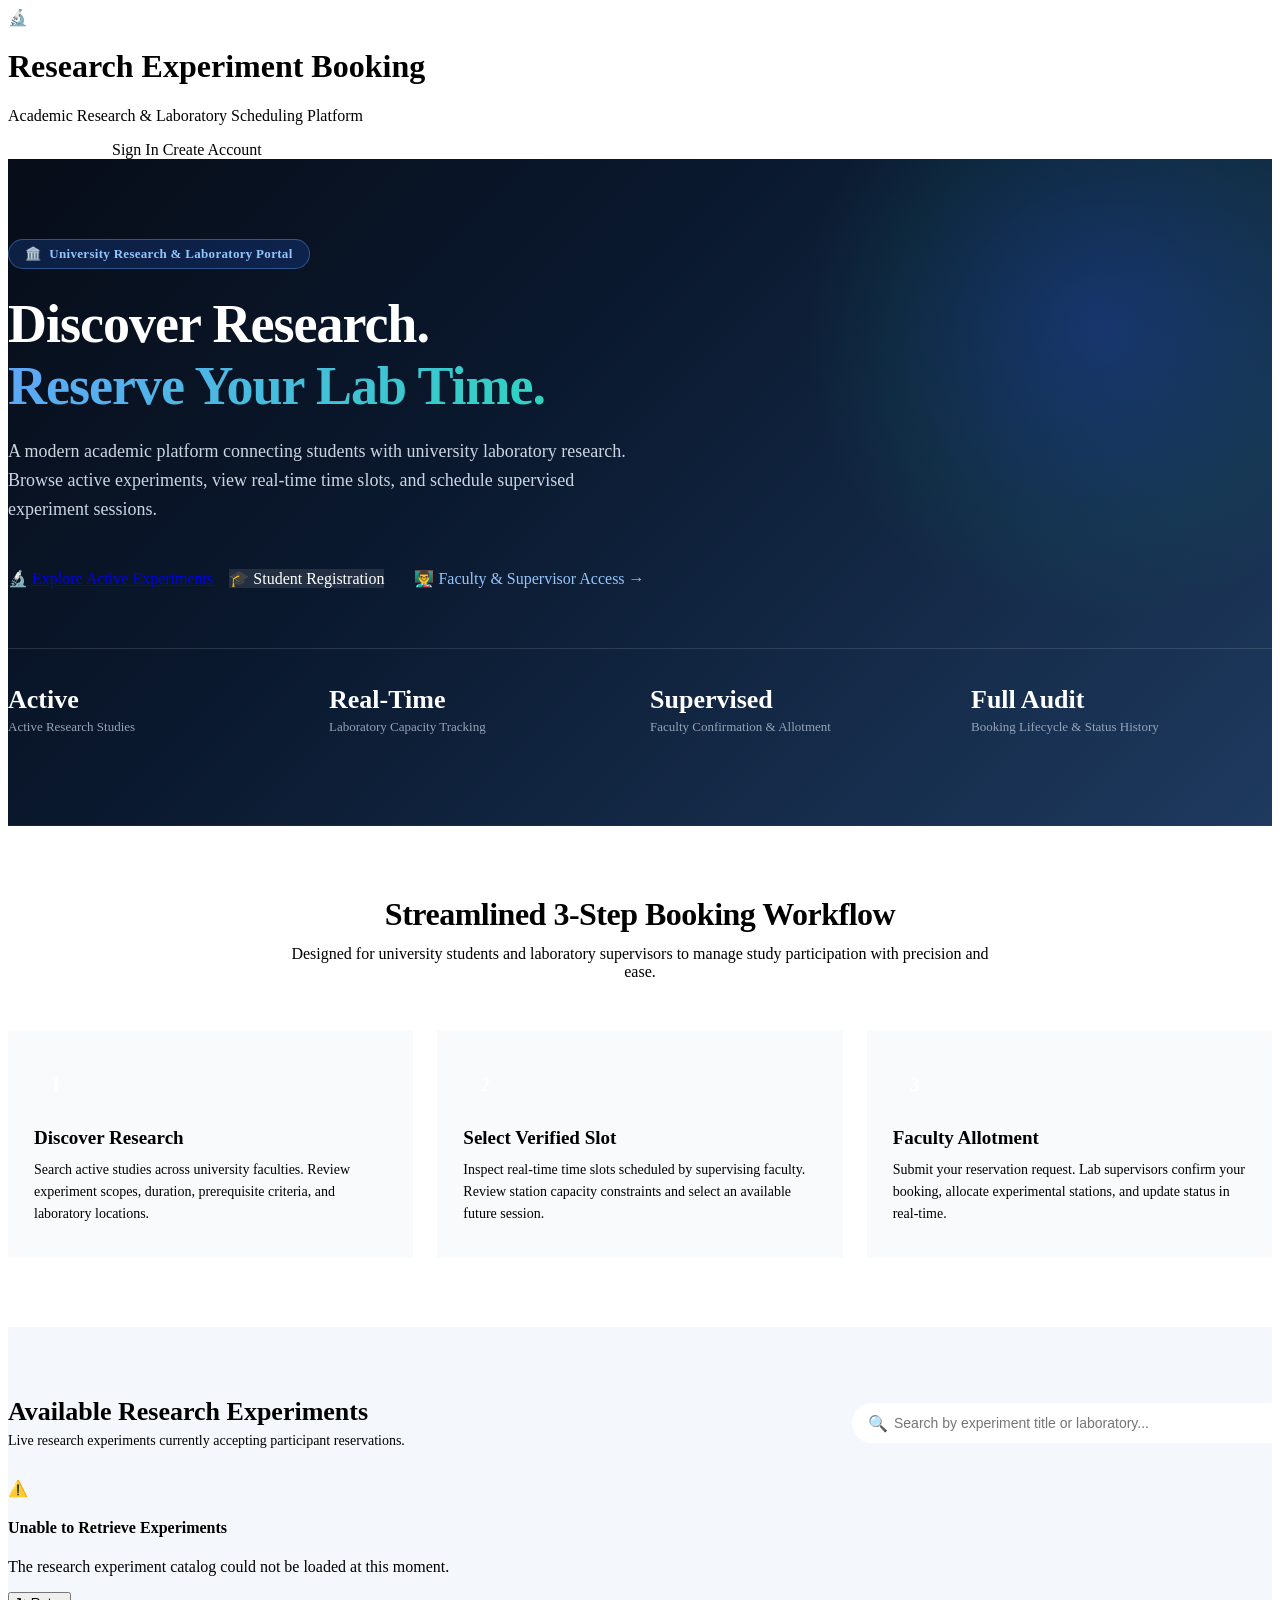
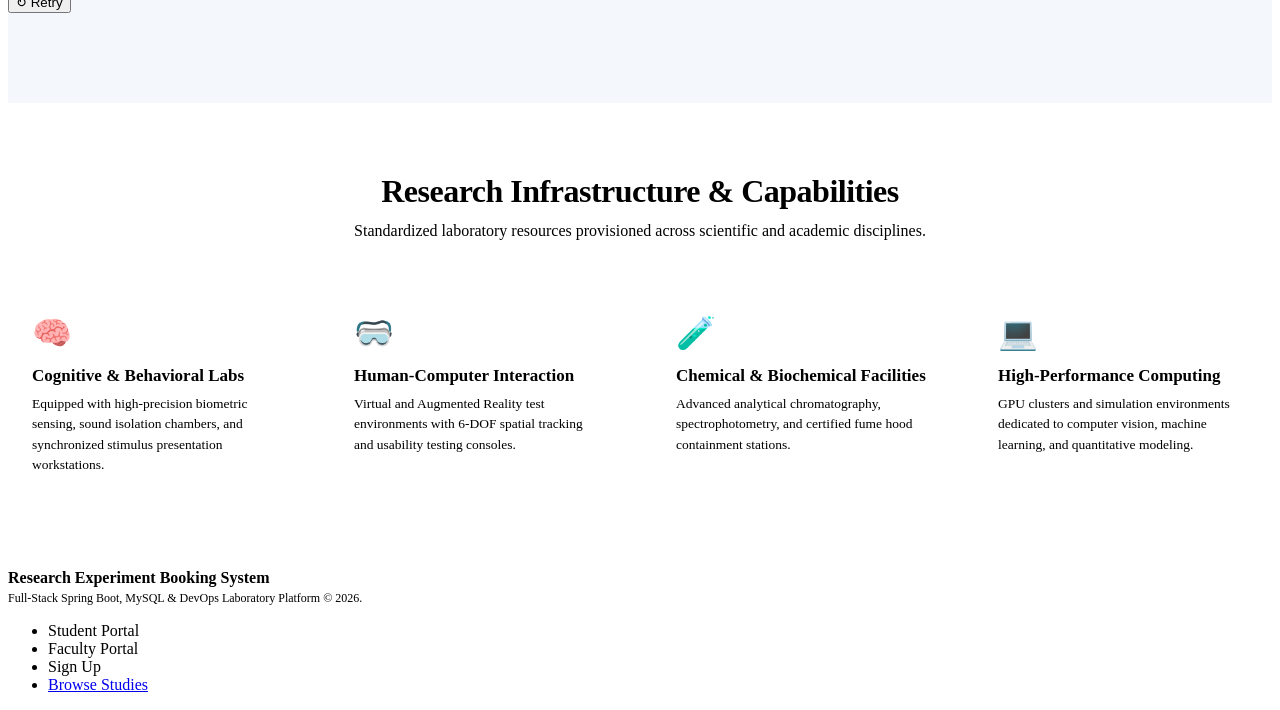
==== commit 865ebd3a: "Add missing DTOs, security handlers, and updated services" ====
--- a/research-booking-system/src/main/resources/templates/index.html
+++ b/research-booking-system/src/main/resources/templates/index.html
@@ -3,1332 +3,546 @@
 <head>
     <meta charset="UTF-8">
     <meta name="viewport" content="width=device-width, initial-scale=1.0">
-    <title>Research Experiment Booking System</title>
+    <title>Research Experiment Booking System — University Research & Laboratory Portal</title>
+    <link rel="stylesheet" th:href="@{/css/portal.css}">
     <style>
-        :root {
-            font-family: Arial, sans-serif;
-            color: #172033;
-            background: #f3f6fb;
-        }
-
-        * { box-sizing: border-box; }
-
-        body { margin: 0; }
-
-        header {
-            background: #173b70;
+        /* Hero Section Styling */
+        .hero-section {
+            background: linear-gradient(135deg, #070d18 0%, #0a192f 40%, #1e3a5f 100%);
             color: white;
-            padding: 20px 6%;
-        }
-
-        .header-content {
-            max-width: 1100px;
-            margin: 0 auto;
+            padding: 80px 0 90px;
+            position: relative;
+            overflow: hidden;
+            border-bottom: 1px solid rgba(255, 255, 255, 0.1);
+        }
+
+        .hero-section::before {
+            content: '';
+            position: absolute;
+            top: -20%;
+            right: -10%;
+            width: 600px;
+            height: 600px;
+            background: radial-gradient(circle, rgba(37, 99, 235, 0.25) 0%, rgba(13, 148, 136, 0.08) 50%, transparent 70%);
+            border-radius: 50%;
+            pointer-events: none;
+        }
+
+        .hero-badge {
+            display: inline-flex;
+            align-items: center;
+            gap: 8px;
+            background: rgba(37, 99, 235, 0.2);
+            border: 1px solid rgba(96, 165, 250, 0.4);
+            padding: 6px 16px;
+            border-radius: 30px;
+            font-size: 13px;
+            font-weight: 600;
+            color: #93c5fd;
+            margin-bottom: 24px;
+            letter-spacing: 0.3px;
+        }
+
+        .hero-title {
+            font-size: clamp(32px, 5vw, 54px);
+            font-weight: 800;
+            line-height: 1.15;
+            margin: 0 0 20px;
+            letter-spacing: -1px;
+            color: #ffffff;
+        }
+
+        .hero-title span.accent {
+            background: linear-gradient(135deg, #60a5fa, #2dd4bf);
+            -webkit-background-clip: text;
+            -webkit-text-fill-color: transparent;
+        }
+
+        .hero-subtitle {
+            font-size: 18px;
+            line-height: 1.6;
+            color: #cbd5e1;
+            max-width: 640px;
+            margin: 0 0 36px;
+        }
+
+        .hero-actions {
+            display: flex;
+            align-items: center;
+            gap: 16px;
+            flex-wrap: wrap;
+        }
+
+        .hero-stats {
+            display: grid;
+            grid-template-columns: repeat(auto-fit, minmax(180px, 1fr));
+            gap: 20px;
+            margin-top: 50px;
+            padding-top: 36px;
+            border-top: 1px solid rgba(255, 255, 255, 0.12);
+        }
+
+        .hero-stat-item {
+            display: flex;
+            flex-direction: column;
+            gap: 4px;
+        }
+
+        .hero-stat-val {
+            font-size: 26px;
+            font-weight: 800;
+            color: #ffffff;
+        }
+
+        .hero-stat-lbl {
+            font-size: 13px;
+            color: #94a3b8;
+            font-weight: 500;
+        }
+
+        /* Steps Section */
+        .steps-section {
+            padding: 70px 0;
+            background: white;
+            border-bottom: 1px solid var(--slate-200);
+        }
+
+        .section-header {
+            text-align: center;
+            max-width: 700px;
+            margin: 0 auto 50px;
+        }
+
+        .section-header h2 {
+            font-size: 32px;
+            font-weight: 800;
+            color: var(--navy-900);
+            margin: 0 0 12px;
+            letter-spacing: -0.5px;
+        }
+
+        .section-header p {
+            font-size: 16px;
+            color: var(--slate-500);
+            margin: 0;
+        }
+
+        .steps-grid {
+            display: grid;
+            grid-template-columns: repeat(auto-fit, minmax(280px, 1fr));
+            gap: 24px;
+        }
+
+        .step-card {
+            background: #f8fafc;
+            border: 1px solid var(--slate-200);
+            border-radius: var(--radius-lg);
+            padding: 32px 26px;
+            position: relative;
+            transition: transform 0.2s, box-shadow 0.2s;
+        }
+
+        .step-card:hover {
+            transform: translateY(-4px);
+            box-shadow: var(--shadow-lg);
+            background: white;
+        }
+
+        .step-number {
+            width: 44px;
+            height: 44px;
+            background: linear-gradient(135deg, var(--blue-600), var(--teal-600));
+            color: white;
+            border-radius: 12px;
+            display: flex;
+            align-items: center;
+            justify-content: center;
+            font-size: 18px;
+            font-weight: 800;
+            margin-bottom: 20px;
+        }
+
+        .step-card h3 {
+            margin: 0 0 10px;
+            font-size: 19px;
+            font-weight: 700;
+            color: var(--navy-900);
+        }
+
+        .step-card p {
+            margin: 0;
+            font-size: 14px;
+            color: var(--slate-600);
+            line-height: 1.55;
+        }
+
+        /* Catalog Section */
+        .catalog-section {
+            padding: 70px 0 90px;
+            background: #f4f7fb;
+        }
+
+        .catalog-controls {
             display: flex;
             justify-content: space-between;
             align-items: center;
             flex-wrap: wrap;
             gap: 16px;
-        }
-
-        header h1 { margin: 0 0 6px; font-size: 26px; }
-        header p { margin: 0; color: #dce8fa; font-size: 14px; }
-
-        .portal-nav {
-            display: flex;
-            gap: 8px;
-            background: rgba(255, 255, 255, 0.12);
-            padding: 4px;
-            border-radius: 8px;
-        }
-
-        .nav-tab {
-            background: transparent;
-            color: #dce8fa;
-            border: 0;
-            border-radius: 6px;
-            padding: 8px 16px;
+            margin-bottom: 30px;
+        }
+
+        .search-input-box {
+            position: relative;
+            max-width: 420px;
+            width: 100%;
+        }
+
+        .search-input-box input {
+            width: 100%;
+            padding: 12px 16px 12px 42px;
+            border-radius: 30px;
+            border: 1px solid var(--slate-300);
+            background: white;
             font-size: 14px;
-            font-weight: 600;
-            cursor: pointer;
-            transition: background 0.2s, color 0.2s;
-        }
-
-        .nav-tab:hover {
-            background: rgba(255, 255, 255, 0.15);
-            color: white;
-        }
-
-        .nav-tab.active {
+            outline: none;
+            transition: border-color 0.2s, box-shadow 0.2s;
+        }
+
+        .search-input-box input:focus {
+            border-color: var(--blue-500);
+            box-shadow: 0 0 0 3px rgba(37, 99, 235, 0.15);
+        }
+
+        .search-input-box span.search-icon {
+            position: absolute;
+            left: 16px;
+            top: 50%;
+            transform: translateY(-50%);
+            color: var(--slate-400);
+            font-size: 16px;
+        }
+
+        /* Facility Highlights */
+        .facility-section {
+            padding: 70px 0;
             background: white;
-            color: #173b70;
-            box-shadow: 0 2px 6px rgba(0, 0, 0, 0.15);
-        }
-
-        main { max-width: 1100px; margin: 28px auto; padding: 0 20px; }
-
-        section {
-            background: white;
-            padding: 22px;
-            margin-bottom: 22px;
-            border-radius: 12px;
-            box-shadow: 0 3px 14px #14213d0c;
-        }
-
-        h2 { margin-top: 0; color: #173b70; }
-        h3 { color: #1e293b; }
-
-        .grid {
+            border-top: 1px solid var(--slate-200);
+        }
+
+        .facility-grid {
             display: grid;
-            grid-template-columns: repeat(auto-fit, minmax(240px, 1fr));
-            gap: 16px;
-        }
-
-        .experiment-card {
-            border: 1px solid #dce4f0;
-            border-radius: 10px;
-            padding: 18px;
-            display: flex;
-            flex-direction: column;
-            justify-content: space-between;
-        }
-
-        .experiment-card h3 { margin-top: 0; }
-
-        button {
-            background: #245bb5;
-            color: white;
-            border: 0;
-            border-radius: 6px;
-            padding: 10px 15px;
-            cursor: pointer;
-            font-size: 14px;
-        }
-
-        button:hover { background: #173b70; }
-
-        .btn-secondary {
-            background: #e2e8f0;
-            color: #1e293b;
-        }
-        .btn-secondary:hover { background: #cbd5e1; }
-
-        .btn-success {
-            background: #167647;
-            color: white;
-        }
-        .btn-success:hover { background: #0f5432; }
-
-        .btn-danger {
-            background: #b42318;
-            color: white;
-        }
-        .btn-danger:hover { background: #911b12; }
-
-        .btn-sm {
-            padding: 6px 12px;
-            font-size: 13px;
-        }
-
-        input, textarea, select {
-            display: block;
-            width: 100%;
-            max-width: 460px;
-            padding: 11px;
-            margin: 7px 0 15px;
-            border: 1px solid #cbd5e1;
-            border-radius: 6px;
-            font-family: inherit;
-            font-size: 14px;
-        }
-
-        textarea {
-            max-width: 100%;
-            resize: vertical;
-        }
-
-        label { font-weight: bold; font-size: 14px; }
-
-        .muted { color: #64748b; }
-        #message { white-space: pre-wrap; margin-top: 12px; }
-        .error { color: #b42318; font-weight: 500; }
-        .success { color: #167647; font-weight: 500; }
-
-        /* Teacher Alert Banner */
-        .teacher-alert {
-            padding: 14px 18px;
-            border-radius: 8px;
-            margin-bottom: 20px;
-            display: flex;
-            justify-content: space-between;
-            align-items: center;
-            font-size: 14px;
-            font-weight: 500;
-        }
-
-        .alert-success {
-            background: #edfcf2;
-            color: #167647;
-            border: 1px solid #c3f2d2;
-        }
-
-        .alert-error {
-            background: #fef3f2;
-            color: #b42318;
-            border: 1px solid #fecdca;
-        }
-
-        .btn-close-alert {
-            background: transparent;
-            border: 0;
-            color: inherit;
-            font-size: 18px;
-            padding: 0 4px;
-            cursor: pointer;
-            line-height: 1;
-        }
-        .btn-close-alert:hover { background: transparent; opacity: 0.7; }
-
-        /* Teacher Dashboard Styles */
-        .dashboard-header {
-            display: flex;
-            justify-content: space-between;
-            align-items: center;
-            flex-wrap: wrap;
-            gap: 12px;
-            margin-bottom: 20px;
-            padding-bottom: 16px;
-            border-bottom: 1px solid #e2e8f0;
-        }
-
-        .dashboard-actions {
-            display: flex;
-            gap: 10px;
-            align-items: center;
-        }
-
-        .badge {
-            display: inline-block;
-            padding: 4px 8px;
-            border-radius: 4px;
-            font-size: 12px;
-            font-weight: 600;
-            text-transform: uppercase;
-        }
-
-        .badge-active {
-            background: #edfcf2;
-            color: #167647;
-            border: 1px solid #c3f2d2;
-        }
-
-        .badge-inactive {
-            background: #f1f5f9;
-            color: #64748b;
-            border: 1px solid #cbd5e1;
-        }
-
-        .teacher-exp-card {
-            border: 1px solid #e2e8f0;
-            border-radius: 10px;
-            padding: 18px;
-            margin-bottom: 16px;
-            background: #fafcff;
-        }
-
-        .teacher-exp-card-header {
-            display: flex;
-            justify-content: space-between;
-            align-items: flex-start;
-            gap: 12px;
-        }
-
-        .teacher-exp-card-header h4 {
-            margin: 0 0 6px;
-            font-size: 18px;
-            color: #173b70;
-        }
-
-        .teacher-exp-details {
-            display: flex;
-            flex-wrap: wrap;
-            gap: 16px;
-            font-size: 14px;
-            color: #475569;
-            margin: 10px 0;
-        }
-
-        .teacher-exp-desc {
-            font-size: 14px;
-            color: #334155;
-            margin: 8px 0 14px;
-            white-space: pre-wrap;
-        }
-
-        .card-actions {
-            display: flex;
-            gap: 8px;
-            flex-wrap: wrap;
-            margin-top: 10px;
-        }
-
-        /* Modal Styles */
-        .modal-overlay {
-            position: fixed;
-            top: 0; left: 0; right: 0; bottom: 0;
-            background: rgba(15, 23, 42, 0.65);
-            display: flex;
-            align-items: center;
-            justify-content: center;
-            z-index: 1000;
-            padding: 16px;
-        }
-
-        .modal-content {
-            background: white;
-            border-radius: 12px;
-            width: 100%;
-            max-width: 540px;
-            max-height: 90vh;
-            overflow-y: auto;
+            grid-template-columns: repeat(auto-fit, minmax(260px, 1fr));
+            gap: 24px;
+        }
+
+        .facility-card {
+            border: 1px solid var(--slate-200);
+            border-radius: var(--radius-md);
             padding: 24px;
-            box-shadow: 0 12px 32px rgba(0, 0, 0, 0.25);
-        }
-
-        .modal-large {
-            max-width: 780px;
-        }
-
-        .modal-header {
-            display: flex;
-            justify-content: space-between;
-            align-items: center;
-            margin-bottom: 16px;
-            padding-bottom: 12px;
-            border-bottom: 1px solid #e2e8f0;
-        }
-
-        .modal-header h3 { margin: 0; color: #173b70; }
-
-        .modal-close {
-            background: transparent;
-            border: 0;
-            color: #64748b;
-            font-size: 24px;
-            cursor: pointer;
-            line-height: 1;
-            padding: 0 6px;
-        }
-        .modal-close:hover { color: #0f172a; background: transparent; }
-
-        .modal-footer {
-            display: flex;
-            justify-content: flex-end;
-            gap: 10px;
-            margin-top: 20px;
-            padding-top: 14px;
-            border-top: 1px solid #e2e8f0;
-        }
-
-        .slot-form-box {
-            background: #f8fafc;
-            border: 1px solid #e2e8f0;
-            border-radius: 8px;
-            padding: 16px;
-            margin: 16px 0;
-        }
-
-        .slot-form-row {
-            display: grid;
-            grid-template-columns: repeat(auto-fit, minmax(180px, 1fr));
-            gap: 12px;
-        }
-
-        .slot-table {
-            width: 100%;
-            border-collapse: collapse;
-            margin-top: 14px;
-            font-size: 14px;
-        }
-
-        .slot-table th, .slot-table td {
-            padding: 10px 12px;
-            text-align: left;
-            border-bottom: 1px solid #e2e8f0;
-        }
-
-        .slot-table th {
-            background: #f1f5f9;
-            color: #475569;
-            font-weight: 600;
-        }
-
-        .slot-table tr:hover {
-            background: #f8fafc;
-        }
-
-        footer {
-            text-align: center;
-            color: #64748b;
-            padding: 22px;
+            background: #ffffff;
+            transition: border-color 0.2s, transform 0.2s;
+        }
+
+        .facility-card:hover {
+            border-color: var(--blue-400);
+            transform: translateY(-2px);
+        }
+
+        .facility-card .icon-box {
+            font-size: 32px;
+            margin-bottom: 14px;
+        }
+
+        .facility-card h4 {
+            margin: 0 0 8px;
+            font-size: 17px;
+            color: var(--navy-900);
+        }
+
+        .facility-card p {
+            margin: 0;
+            font-size: 13.5px;
+            color: var(--slate-600);
+            line-height: 1.5;
         }
     </style>
 </head>
 <body>
-<header>
-    <div class="header-content">
-        <div>
-            <h1>Research Experiment Booking System</h1>
-            <p>Explore research experiments and register to participate.</p>
+
+    <!-- Main Navigation Bar -->
+    <header class="app-header">
+        <div class="container header-inner">
+            <a th:href="@{/landing}" class="brand-wrapper">
+                <div class="brand-logo-badge">🔬</div>
+                <div class="brand-text">
+                    <h1>Research Experiment Booking</h1>
+                    <p>Academic Research & Laboratory Scheduling Platform</p>
+                </div>
+            </a>
+
+            <div class="header-actions">
+                <a href="#experiments-catalog" class="btn btn-secondary btn-sm" style="background: rgba(255,255,255,0.12); color: white; border-color: rgba(255,255,255,0.25);">
+                    Browse Studies
+                </a>
+                <a th:href="@{/login}" class="btn btn-primary btn-sm">
+                    Sign In
+                </a>
+                <a th:href="@{/signup}" class="btn btn-teal btn-sm">
+                    Create Account
+                </a>
+            </div>
         </div>
-        <nav class="portal-nav" aria-label="Portal Navigation">
-            <button id="nav-student-tab" type="button" class="nav-tab active" onclick="switchPortal('student')">Student Portal</button>
-            <button id="nav-teacher-tab" type="button" class="nav-tab" onclick="switchPortal('teacher')">Teacher Portal</button>
-        </nav>
-    </div>
-</header>
-
-<main>
-    <!-- ==================== STUDENT PORTAL VIEW ==================== -->
-    <div id="student-portal-view">
-        <section>
-            <h2>Available Experiments</h2>
-            <p class="muted">Select an experiment to view its details and available slots.</p>
-            <div id="experiments" class="grid" aria-live="polite">
-                Loading experiments...
-            </div>
-        </section>
-
-        <section id="details-section">
-            <h2>Experiment Details</h2>
-            <div id="details" aria-live="polite">
-                Select an experiment above to see its details.
-            </div>
-            <h3>Available Slots</h3>
-            <div id="slots" aria-live="polite">No experiment selected.</div>
-        </section>
-
-        <section id="registration-section">
-            <h2>Student Registration</h2>
-            <form id="registration-form">
-                <label for="fullName">Full name</label>
-                <input id="fullName" name="fullName" required
-                       minlength="2" autocomplete="name">
-
-                <label for="email">Email address</label>
-                <input id="email" name="email" type="email" required
-                       autocomplete="email">
-
-                <label for="password">Password</label>
-                <input id="password" name="password" type="password"
-                       required minlength="8" autocomplete="new-password">
-
-                <button id="register-button" type="submit">Register</button>
-            </form>
-            <p id="message" role="status" aria-live="polite"></p>
-        </section>
-    </div>
-
-    <!-- ==================== TEACHER PORTAL VIEW ==================== -->
-    <div id="teacher-portal-view" style="display: none;">
-        <!-- Global Feedback Message -->
-        <div id="teacher-alert" class="teacher-alert" style="display: none;" role="alert">
-            <span id="teacher-alert-text"></span>
-            <button type="button" class="btn-close-alert" onclick="clearTeacherAlert()">&times;</button>
+    </header>
+
+    <!-- Hero Section -->
+    <section class="hero-section">
+        <div class="container">
+            <div class="hero-badge">
+                <span>🏛️</span> University Research & Laboratory Portal
+            </div>
+            <h1 class="hero-title">
+                Discover Research.<br>
+                <span class="accent">Reserve Your Lab Time.</span>
+            </h1>
+            <p class="hero-subtitle">
+                A modern academic platform connecting students with university laboratory research. Browse active experiments, view real-time time slots, and schedule supervised experiment sessions.
+            </p>
+            <div class="hero-actions">
+                <a href="#experiments-catalog" class="btn btn-primary btn-lg">
+                    <span>🔬</span> Explore Active Experiments
+                </a>
+                <a th:href="@{/signup}" class="btn btn-secondary btn-lg" style="background: rgba(255,255,255,0.1); color: white; border-color: rgba(255,255,255,0.3);">
+                    <span>🎓</span> Student Registration
+                </a>
+                <a th:href="@{/login?portal=teacher}" class="btn btn-sm" style="color: #93c5fd; text-decoration: none; padding: 10px 14px;">
+                    👨‍🏫 Faculty & Supervisor Access &rarr;
+                </a>
+            </div>
+
+            <div class="hero-stats">
+                <div class="hero-stat-item">
+                    <span class="hero-stat-val" id="stat-experiments-count">Loading...</span>
+                    <span class="hero-stat-lbl">Active Research Studies</span>
+                </div>
+                <div class="hero-stat-item">
+                    <span class="hero-stat-val">Real-Time</span>
+                    <span class="hero-stat-lbl">Laboratory Capacity Tracking</span>
+                </div>
+                <div class="hero-stat-item">
+                    <span class="hero-stat-val">Supervised</span>
+                    <span class="hero-stat-lbl">Faculty Confirmation & Allotment</span>
+                </div>
+                <div class="hero-stat-item">
+                    <span class="hero-stat-val">Full Audit</span>
+                    <span class="hero-stat-lbl">Booking Lifecycle & Status History</span>
+                </div>
+            </div>
         </div>
-
-        <!-- Teacher Login Card -->
-        <section id="teacher-login-section">
-            <h2>Teacher Login</h2>
-            <p class="muted">Sign in with your active teacher credentials to manage experiments and time slots.</p>
-            <form id="teacher-login-form">
-                <label for="teacher-email">Teacher Email Address</label>
-                <input id="teacher-email" type="email" required autocomplete="email" placeholder="teacher@example.com">
-
-                <label for="teacher-password">Password</label>
-                <input id="teacher-password" type="password" required autocomplete="current-password" placeholder="Enter your password">
-
-                <button id="teacher-login-btn" type="submit">Sign In</button>
-            </form>
-            <p id="teacher-login-error" class="error" role="alert" style="display: none;"></p>
-        </section>
-
-        <!-- Teacher Dashboard -->
-        <section id="teacher-dashboard-section" style="display: none;">
-            <div class="dashboard-header">
+    </section>
+
+    <!-- 3-Step Booking Journey -->
+    <section class="steps-section">
+        <div class="container">
+            <div class="section-header">
+                <h2>Streamlined 3-Step Booking Workflow</h2>
+                <p>Designed for university students and laboratory supervisors to manage study participation with precision and ease.</p>
+            </div>
+
+            <div class="steps-grid">
+                <div class="step-card">
+                    <div class="step-number">1</div>
+                    <h3>Discover Research</h3>
+                    <p>Search active studies across university faculties. Review experiment scopes, duration, prerequisite criteria, and laboratory locations.</p>
+                </div>
+                <div class="step-card">
+                    <div class="step-number">2</div>
+                    <h3>Select Verified Slot</h3>
+                    <p>Inspect real-time time slots scheduled by supervising faculty. Review station capacity constraints and select an available future session.</p>
+                </div>
+                <div class="step-card">
+                    <div class="step-number">3</div>
+                    <h3>Faculty Allotment</h3>
+                    <p>Submit your reservation request. Lab supervisors confirm your booking, allocate experimental stations, and update status in real-time.</p>
+                </div>
+            </div>
+        </div>
+    </section>
+
+    <!-- Experiments Catalog Showcase -->
+    <section class="catalog-section" id="experiments-catalog">
+        <div class="container">
+            <div class="catalog-controls">
                 <div>
-                    <h2>Teacher Dashboard</h2>
-                    <p id="teacher-welcome-badge" class="muted">Signed in as teacher</p>
-                </div>
-                <div class="dashboard-actions">
-                    <button id="btn-open-create-exp" type="button" class="btn-success" onclick="openCreateExperimentModal()">+ Create Experiment</button>
-                    <button id="teacher-logout-btn" type="button" class="btn-secondary" onclick="teacherLogout()">Sign Out</button>
-                </div>
-            </div>
-
-            <h3>My Supervised Experiments</h3>
-            <div id="teacher-experiments-container" aria-live="polite">
-                Loading supervised experiments...
-            </div>
-        </section>
-    </div>
-</main>
-
-<!-- ==================== EXPERIMENT CREATE / EDIT MODAL ==================== -->
-<div id="exp-modal" class="modal-overlay" style="display: none;" role="dialog" aria-modal="true" aria-labelledby="exp-modal-title">
-    <div class="modal-content">
-        <div class="modal-header">
-            <h3 id="exp-modal-title">Create Experiment</h3>
-            <button type="button" class="modal-close" onclick="closeExperimentModal()">&times;</button>
+                    <h2 style="margin: 0 0 6px; font-size: 26px; color: var(--navy-900);">Available Research Experiments</h2>
+                    <p style="margin: 0; color: var(--slate-500); font-size: 14px;">Live research experiments currently accepting participant reservations.</p>
+                </div>
+                <div class="search-input-box">
+                    <span class="search-icon">🔍</span>
+                    <input type="text" id="catalog-search" placeholder="Search by experiment title or laboratory..." oninput="handleSearch(this.value)">
+                </div>
+            </div>
+
+            <!-- Experiment Cards Grid -->
+            <div id="catalog-grid" class="experiment-grid" aria-live="polite">
+                <div class="empty-box" style="grid-column: 1 / -1;">
+                    <div class="icon">⏳</div>
+                    <h4>Loading Research Studies...</h4>
+                    <p>Connecting to laboratory repository.</p>
+                </div>
+            </div>
         </div>
-        <form id="exp-form">
-            <input type="hidden" id="exp-id">
-
-            <label for="exp-title">Experiment Title *</label>
-            <input type="text" id="exp-title" required maxlength="150" placeholder="e.g. Distributed Computing Lab 1">
-
-            <label for="exp-laboratory">Laboratory Name *</label>
-            <input type="text" id="exp-laboratory" required maxlength="150" placeholder="e.g. Advanced Networks Lab 204">
-
-            <label for="exp-duration">Duration (Minutes) *</label>
-            <input type="number" id="exp-duration" required min="1" placeholder="e.g. 90">
-
-            <label for="exp-desc">Description</label>
-            <textarea id="exp-desc" rows="4" placeholder="Overview of experiment requirements, guidelines, and equipment..."></textarea>
-
-            <div class="modal-footer">
-                <button type="button" class="btn-secondary" onclick="closeExperimentModal()">Cancel</button>
-                <button type="submit" id="btn-save-exp" class="btn-primary">Save Experiment</button>
-            </div>
-        </form>
-    </div>
-</div>
-
-<!-- ==================== SLOT MANAGEMENT MODAL ==================== -->
-<div id="slot-modal" class="modal-overlay" style="display: none;" role="dialog" aria-modal="true" aria-labelledby="slot-modal-title">
-    <div class="modal-content modal-large">
-        <div class="modal-header">
+    </section>
+
+    <!-- Laboratory Facilities Highlight -->
+    <section class="facility-section">
+        <div class="container">
+            <div class="section-header">
+                <h2>Research Infrastructure & Capabilities</h2>
+                <p>Standardized laboratory resources provisioned across scientific and academic disciplines.</p>
+            </div>
+
+            <div class="facility-grid">
+                <div class="facility-card">
+                    <div class="icon-box">🧠</div>
+                    <h4>Cognitive & Behavioral Labs</h4>
+                    <p>Equipped with high-precision biometric sensing, sound isolation chambers, and synchronized stimulus presentation workstations.</p>
+                </div>
+                <div class="facility-card">
+                    <div class="icon-box">🥽</div>
+                    <h4>Human-Computer Interaction</h4>
+                    <p>Virtual and Augmented Reality test environments with 6-DOF spatial tracking and usability testing consoles.</p>
+                </div>
+                <div class="facility-card">
+                    <div class="icon-box">🧪</div>
+                    <h4>Chemical & Biochemical Facilities</h4>
+                    <p>Advanced analytical chromatography, spectrophotometry, and certified fume hood containment stations.</p>
+                </div>
+                <div class="facility-card">
+                    <div class="icon-box">💻</div>
+                    <h4>High-Performance Computing</h4>
+                    <p>GPU clusters and simulation environments dedicated to computer vision, machine learning, and quantitative modeling.</p>
+                </div>
+            </div>
+        </div>
+    </section>
+
+    <!-- Footer -->
+    <footer class="app-footer">
+        <div class="container footer-inner">
             <div>
-                <h3 id="slot-modal-title">Experiment Slots</h3>
-                <p id="slot-modal-subtitle" class="muted" style="margin: 4px 0 0;"></p>
-            </div>
-            <button type="button" class="modal-close" onclick="closeSlotModal()">&times;</button>
+                <strong>Research Experiment Booking System</strong>
+                <div style="font-size: 12px; color: var(--slate-400); margin-top: 4px;">
+                    Full-Stack Spring Boot, MySQL & DevOps Laboratory Platform &copy; 2026.
+                </div>
+            </div>
+
+            <ul class="footer-links">
+                <li><a th:href="@{/login}">Student Portal</a></li>
+                <li><a th:href="@{/login?portal=teacher}">Faculty Portal</a></li>
+                <li><a th:href="@{/signup}">Sign Up</a></li>
+                <li><a href="#experiments-catalog">Browse Studies</a></li>
+            </ul>
         </div>
-
-        <div style="margin-bottom: 14px;">
-            <button id="btn-toggle-slot-form" type="button" class="btn-success" onclick="toggleSlotForm()">+ Add New Slot</button>
-        </div>
-
-        <!-- Add/Edit Slot Form Box -->
-        <div id="slot-form-wrapper" style="display: none;" class="slot-form-box">
-            <h4 id="slot-form-title" style="margin-top: 0; color: #173b70;">Add New Slot</h4>
-            <form id="slot-form">
-                <input type="hidden" id="slot-id">
-                <div class="slot-form-row">
-                    <div>
-                        <label for="slot-start-time">Start Time *</label>
-                        <input type="datetime-local" id="slot-start-time" required>
+    </footer>
+
+    <script>
+        let allExperiments = [];
+
+        async function fetchExperiments() {
+            const grid = document.getElementById('catalog-grid');
+            const countStat = document.getElementById('stat-experiments-count');
+            try {
+                const res = await fetch('/api/experiments');
+                if (!res.ok) throw new Error('API response error');
+                allExperiments = await res.json();
+
+                if (countStat) {
+                    countStat.textContent = allExperiments.length > 0 ? (allExperiments.length + '+ Active') : '0 Active';
+                }
+
+                renderCatalog(allExperiments);
+            } catch (err) {
+                grid.innerHTML = `
+                    <div class="empty-box" style="grid-column: 1 / -1;">
+                        <div class="icon">⚠️</div>
+                        <h4>Unable to Retrieve Experiments</h4>
+                        <p>The research experiment catalog could not be loaded at this moment.</p>
+                        <button type="button" class="btn btn-secondary btn-sm" onclick="fetchExperiments()">↻ Retry</button>
                     </div>
-                    <div>
-                        <label for="slot-end-time">End Time *</label>
-                        <input type="datetime-local" id="slot-end-time" required>
+                `;
+                if (countStat) countStat.textContent = 'Active';
+            }
+        }
+
+        function renderCatalog(experiments) {
+            const grid = document.getElementById('catalog-grid');
+            if (!experiments || experiments.length === 0) {
+                grid.innerHTML = `
+                    <div class="empty-box" style="grid-column: 1 / -1;">
+                        <div class="icon">📂</div>
+                        <h4>No Experiments Found</h4>
+                        <p>No active experiments match your search criteria.</p>
                     </div>
-                    <div>
-                        <label for="slot-capacity">Capacity *</label>
-                        <input type="number" id="slot-capacity" required min="1" placeholder="e.g. 5">
-                    </div>
-                </div>
-                <div style="display: flex; gap: 8px; justify-content: flex-end; margin-top: 8px;">
-                    <button type="button" class="btn-secondary" onclick="hideSlotForm()">Cancel</button>
-                    <button type="submit" id="btn-save-slot" class="btn-primary">Save Slot</button>
-                </div>
-            </form>
-        </div>
-
-        <h4>Configured Slots</h4>
-        <div id="teacher-slots-container" aria-live="polite">
-            Loading slots...
-        </div>
-
-        <div class="modal-footer">
-            <button type="button" class="btn-secondary" onclick="closeSlotModal()">Close</button>
-        </div>
-    </div>
-</div>
-
-<footer>Research Experiment Booking System · Task 13 - Jenkins Docker CD</footer>
-
-<script>
-    /* ==========================================================================
-       STUDENT PORTAL LOGIC (Preserved Exactly for Selenium Compatibility)
-       ========================================================================== */
-    const experimentsElement = document.getElementById("experiments");
-    const detailsElement = document.getElementById("details");
-    const slotsElement = document.getElementById("slots");
-    const messageElement = document.getElementById("message");
-
-    async function loadExperiments() {
-        experimentsElement.textContent = "Loading experiments...";
-
-        try {
-            const response = await fetch("/api/experiments");
-
-            if (!response.ok) {
-                throw new Error("Could not load experiments.");
-            }
-
-            const experiments = await response.json();
-            experimentsElement.replaceChildren();
-
-            if (!experiments.length) {
-                experimentsElement.textContent = "No active experiments found.";
+                `;
                 return;
             }
 
-            experiments.forEach(experiment => {
-                const card = document.createElement("article");
-                card.className = "experiment-card";
-
-                const title = document.createElement("h3");
-                title.textContent = experiment.title;
-
-                const lab = document.createElement("p");
-                lab.textContent = "Laboratory: " +
-                    (experiment.laboratoryName || "Not specified");
-
-                const description = document.createElement("p");
-                description.textContent =
-                    experiment.description || "No description available.";
-
-                const button = document.createElement("button");
-                button.type = "button";
-                button.textContent = "View details";
-                button.addEventListener("click", () => {
-                    loadExperimentDetails(experiment.experimentId);
-                });
-
-                card.append(title, lab, description, button);
-                experimentsElement.appendChild(card);
+            let html = '';
+            experiments.forEach(exp => {
+                const duration = exp.durationMinutes ? `${exp.durationMinutes} mins` : 'Flexible duration';
+                const labName = exp.laboratoryName || 'Departmental Laboratory';
+                const desc = exp.description || 'No extended description provided for this research study.';
+
+                html += `
+                    <article class="experiment-card">
+                        <span class="experiment-card-badge">⏱️ ${escapeHtml(duration)}</span>
+                        <h3>${escapeHtml(exp.title || 'Untitled Experiment')}</h3>
+                        <p class="desc">${escapeHtml(desc)}</p>
+
+                        <div class="experiment-meta">
+                            <div class="experiment-meta-row">
+                                <span class="icon">🏛️</span>
+                                <span><strong>Lab:</strong> ${escapeHtml(labName)}</span>
+                            </div>
+                            <div class="experiment-meta-row">
+                                <span class="icon">👥</span>
+                                <span><strong>Supervised:</strong> Faculty Allotment Required</span>
+                            </div>
+                        </div>
+
+                        <div style="display: flex; gap: 10px; margin-top: auto;">
+                            <a href="/login" class="btn btn-primary" style="flex: 1; font-size: 13px;">
+                                Book Lab Time
+                            </a>
+                        </div>
+                    </article>
+                `;
             });
-        } catch (error) {
-            experimentsElement.textContent = error.message;
-        }
-    }
-
-    async function loadExperimentDetails(experimentId) {
-        detailsElement.textContent = "Loading details...";
-        slotsElement.textContent = "Loading slots...";
-
-        try {
-            const [detailResponse, slotResponse] = await Promise.all([
-                fetch("/api/experiments/" + experimentId),
-                fetch("/api/experiments/" + experimentId + "/slots")
-            ]);
-
-            if (!detailResponse.ok || !slotResponse.ok) {
-                throw new Error("Unable to load experiment details or slots.");
-            }
-
-            const experiment = await detailResponse.json();
-            const slots = await slotResponse.json();
-
-            detailsElement.replaceChildren();
-
-            const title = document.createElement("h3");
-            title.textContent = experiment.title;
-
-            const description = document.createElement("p");
-            description.textContent =
-                experiment.description || "No description available.";
-
-            const lab = document.createElement("p");
-            lab.textContent = "Laboratory: " +
-                (experiment.laboratoryName || "Not specified");
-
-            detailsElement.append(title, description, lab);
-
-            slotsElement.replaceChildren();
-
-            if (!slots.length) {
-                slotsElement.textContent = "No slots are currently listed.";
+            grid.innerHTML = html;
+        }
+
+        function handleSearch(query) {
+            if (!query) {
+                renderCatalog(allExperiments);
                 return;
             }
-
-            slots.forEach(slot => {
-                const item = document.createElement("p");
-                item.textContent =
-                    "Slot " + slot.slotId +
-                    " | Start: " + slot.startTime +
-                    " | End: " + slot.endTime +
-                    " | Capacity: " + slot.capacity;
-                slotsElement.appendChild(item);
-            });
-        } catch (error) {
-            detailsElement.textContent = error.message;
-            slotsElement.textContent = "Slots could not be loaded.";
-        }
-    }
-
-    document.getElementById("registration-form")
-        .addEventListener("submit", async event => {
-            event.preventDefault();
-            messageElement.className = "";
-            messageElement.textContent = "Submitting registration...";
-
-            const data = {
-                fullName: document.getElementById("fullName").value.trim(),
-                email: document.getElementById("email").value.trim(),
-                password: document.getElementById("password").value
-            };
-
-            try {
-                const response = await fetch("/api/users/register", {
-                    method: "POST",
-                    headers: { "Content-Type": "application/json" },
-                    body: JSON.stringify(data)
-                });
-
-                const result = await response.json();
-
-                if (!response.ok) {
-                    throw new Error(
-                        result.error || "Registration failed. Check your details."
-                    );
-                }
-
-                messageElement.className = "success";
-                messageElement.textContent =
-                    "Registration successful! User ID: " + result.userId;
-                event.target.reset();
-            } catch (error) {
-                messageElement.className = "error";
-                messageElement.textContent = error.message;
-            }
-        });
-
-    /* ==========================================================================
-       PORTAL SWITCHING & NAVIGATION
-       ========================================================================== */
-    const studentView = document.getElementById("student-portal-view");
-    const teacherView = document.getElementById("teacher-portal-view");
-    const navStudentTab = document.getElementById("nav-student-tab");
-    const navTeacherTab = document.getElementById("nav-teacher-tab");
-
-    function switchPortal(portal) {
-        clearTeacherAlert();
-        if (portal === "teacher") {
-            navStudentTab.classList.remove("active");
-            navTeacherTab.classList.add("active");
-            studentView.style.display = "none";
-            teacherView.style.display = "block";
-            initTeacherView();
-        } else {
-            navTeacherTab.classList.remove("active");
-            navStudentTab.classList.add("active");
-            teacherView.style.display = "none";
-            studentView.style.display = "block";
-            loadExperiments();
-        }
-    }
-
-    /* ==========================================================================
-       TEACHER AUTHENTICATION (HTTP Basic via sessionStorage)
-       ========================================================================== */
-    const AUTH_KEY = "rb_teacher_auth";
-    const EMAIL_KEY = "rb_teacher_email";
-
-    function getStoredAuth() {
-        return sessionStorage.getItem(AUTH_KEY);
-    }
-
-    function getStoredEmail() {
-        return sessionStorage.getItem(EMAIL_KEY);
-    }
-
-    function setStoredAuth(header, email) {
-        sessionStorage.setItem(AUTH_KEY, header);
-        sessionStorage.setItem(EMAIL_KEY, email);
-    }
-
-    function clearStoredAuth() {
-        sessionStorage.removeItem(AUTH_KEY);
-        sessionStorage.removeItem(EMAIL_KEY);
-    }
-
-    const teacherLoginSection = document.getElementById("teacher-login-section");
-    const teacherDashboardSection = document.getElementById("teacher-dashboard-section");
-    const teacherLoginForm = document.getElementById("teacher-login-form");
-    const teacherLoginError = document.getElementById("teacher-login-error");
-    const teacherWelcomeBadge = document.getElementById("teacher-welcome-badge");
-
-    function initTeacherView() {
-        const auth = getStoredAuth();
-        if (auth) {
-            teacherLoginSection.style.display = "none";
-            teacherDashboardSection.style.display = "block";
-            const email = getStoredEmail() || "Teacher";
-            teacherWelcomeBadge.textContent = "Signed in as: " + email;
-            loadTeacherExperiments();
-        } else {
-            teacherDashboardSection.style.display = "none";
-            teacherLoginSection.style.display = "block";
-            teacherLoginForm.reset();
-            teacherLoginError.style.display = "none";
-            teacherLoginError.textContent = "";
-        }
-    }
-
-    teacherLoginForm.addEventListener("submit", async event => {
-        event.preventDefault();
-        teacherLoginError.style.display = "none";
-        teacherLoginError.textContent = "";
-
-        const email = document.getElementById("teacher-email").value.trim();
-        const password = document.getElementById("teacher-password").value;
-
-        if (!email || !password) {
-            teacherLoginError.textContent = "Email and password are required.";
-            teacherLoginError.style.display = "block";
-            return;
-        }
-
-        const authHeader = "Basic " + btoa(email + ":" + password);
-
-        try {
-            const response = await fetch("/api/experiments/supervisor/me", {
-                headers: { "Authorization": authHeader }
-            });
-
-            if (!response.ok) {
-                if (response.status === 401 || response.status === 403) {
-                    throw new Error("Invalid credentials or an active teacher account is required.");
-                }
-                throw new Error("Login failed with status code " + response.status + ".");
-            }
-
-            setStoredAuth(authHeader, email);
-            teacherLoginForm.reset();
-            initTeacherView();
-            showTeacherAlert("Signed in successfully.", "success");
-        } catch (error) {
-            clearStoredAuth();
-            teacherLoginError.textContent = error.message;
-            teacherLoginError.style.display = "block";
-        }
-    });
-
-    function teacherLogout() {
-        clearStoredAuth();
-        closeExperimentModal();
-        closeSlotModal();
-        initTeacherView();
-        showTeacherAlert("You have been signed out.", "success");
-    }
-
-    async function teacherFetch(url, options = {}) {
-        const auth = getStoredAuth();
-        if (!auth) {
-            teacherLogout();
-            throw new Error("Authentication required. Please sign in.");
-        }
-
-        const headers = {
-            "Authorization": auth,
-            ...(options.headers || {})
-        };
-
-        const response = await fetch(url, { ...options, headers });
-
-        if (response.status === 401) {
-            teacherLogout();
-            showTeacherAlert("Session expired or invalid credentials. Please sign in again.", "error");
-            throw new Error("Session expired. Please sign in again.");
-        }
-
-        return response;
-    }
-
-    /* ==========================================================================
-       TEACHER ALERT / NOTIFICATIONS
-       ========================================================================== */
-    const alertBox = document.getElementById("teacher-alert");
-    const alertText = document.getElementById("teacher-alert-text");
-    let alertTimeout = null;
-
-    function showTeacherAlert(message, type = "success") {
-        if (alertTimeout) clearTimeout(alertTimeout);
-        alertText.textContent = message;
-        alertBox.className = "teacher-alert " + (type === "error" ? "alert-error" : "alert-success");
-        alertBox.style.display = "flex";
-        alertTimeout = setTimeout(() => {
-            clearTeacherAlert();
-        }, 6000);
-    }
-
-    function clearTeacherAlert() {
-        if (alertTimeout) clearTimeout(alertTimeout);
-        alertBox.style.display = "none";
-        alertText.textContent = "";
-    }
-
-    /* ==========================================================================
-       TEACHER EXPERIMENTS MANAGEMENT
-       ========================================================================== */
-    const teacherExpContainer = document.getElementById("teacher-experiments-container");
-    const expModal = document.getElementById("exp-modal");
-    const expForm = document.getElementById("exp-form");
-    const expModalTitle = document.getElementById("exp-modal-title");
-
-    let teacherExperiments = [];
-
-    async function loadTeacherExperiments() {
-        teacherExpContainer.textContent = "Loading supervised experiments...";
-        try {
-            const response = await teacherFetch("/api/experiments/supervisor/me");
-            if (!response.ok) {
-                if (response.status === 403) {
-                    throw new Error("Active teacher permissions required.");
-                }
-                throw new Error("Could not load experiments (status: " + response.status + ").");
-            }
-
-            teacherExperiments = await response.json();
-            renderTeacherExperiments(teacherExperiments);
-        } catch (error) {
-            teacherExpContainer.replaceChildren();
-            const errP = document.createElement("p");
-            errP.className = "error";
-            errP.textContent = error.message;
-            teacherExpContainer.appendChild(errP);
-        }
-    }
-
-    function renderTeacherExperiments(experiments) {
-        teacherExpContainer.replaceChildren();
-
-        if (!experiments || !experiments.length) {
-            const p = document.createElement("p");
-            p.className = "muted";
-            p.textContent = "No experiments found. Click '+ Create Experiment' above to create one.";
-            teacherExpContainer.appendChild(p);
-            return;
-        }
-
-        experiments.forEach(exp => {
-            const card = document.createElement("div");
-            card.className = "teacher-exp-card";
-
-            // Header Row
-            const header = document.createElement("div");
-            header.className = "teacher-exp-card-header";
-
-            const title = document.createElement("h4");
-            title.textContent = exp.title;
-
-            const badge = document.createElement("span");
-            badge.className = "badge " + (exp.active ? "badge-active" : "badge-inactive");
-            badge.textContent = exp.active ? "Active" : "Inactive";
-
-            header.append(title, badge);
-
-            // Details Row
-            const details = document.createElement("div");
-            details.className = "teacher-exp-details";
-
-            const lab = document.createElement("span");
-            lab.textContent = "Laboratory: " + (exp.laboratoryName || "None");
-
-            const dur = document.createElement("span");
-            dur.textContent = "Duration: " + (exp.durationMinutes ? exp.durationMinutes + " mins" : "Not specified");
-
-            details.append(lab, dur);
-
-            // Description
-            const desc = document.createElement("div");
-            desc.className = "teacher-exp-desc";
-            desc.textContent = exp.description || "No description provided.";
-
-            // Actions Row
-            const actions = document.createElement("div");
-            actions.className = "card-actions";
-
-            const slotsBtn = document.createElement("button");
-            slotsBtn.type = "button";
-            slotsBtn.className = "btn-secondary btn-sm";
-            slotsBtn.textContent = "Manage Slots";
-            slotsBtn.addEventListener("click", () => {
-                openSlotModal(exp.experimentId, exp.title);
-            });
-            actions.appendChild(slotsBtn);
-
-            if (exp.active) {
-                const editBtn = document.createElement("button");
-                editBtn.type = "button";
-                editBtn.className = "btn-secondary btn-sm";
-                editBtn.textContent = "Edit";
-                editBtn.addEventListener("click", () => {
-                    openEditExperimentModal(exp);
-                });
-
-                const deactivateBtn = document.createElement("button");
-                deactivateBtn.type = "button";
-                deactivateBtn.className = "btn-danger btn-sm";
-                deactivateBtn.textContent = "Deactivate";
-                deactivateBtn.addEventListener("click", () => {
-                    deactivateExperiment(exp.experimentId, exp.title);
-                });
-
-                actions.append(editBtn, deactivateBtn);
-            }
-
-            card.append(header, details, desc, actions);
-            teacherExpContainer.appendChild(card);
-        });
-    }
-
-    function openCreateExperimentModal() {
-        clearTeacherAlert();
-        expForm.reset();
-        document.getElementById("exp-id").value = "";
-        expModalTitle.textContent = "Create New Experiment";
-        expModal.style.display = "flex";
-    }
-
-    function openEditExperimentModal(exp) {
-        clearTeacherAlert();
-        expForm.reset();
-        document.getElementById("exp-id").value = exp.experimentId;
-        document.getElementById("exp-title").value = exp.title || "";
-        document.getElementById("exp-laboratory").value = exp.laboratoryName || "";
-        document.getElementById("exp-duration").value = exp.durationMinutes || "";
-        document.getElementById("exp-desc").value = exp.description || "";
-        expModalTitle.textContent = "Edit Experiment #" + exp.experimentId;
-        expModal.style.display = "flex";
-    }
-
-    function closeExperimentModal() {
-        expModal.style.display = "none";
-        expForm.reset();
-    }
-
-    expForm.addEventListener("submit", async event => {
-        event.preventDefault();
-        clearTeacherAlert();
-
-        const id = document.getElementById("exp-id").value;
-        const payload = {
-            title: document.getElementById("exp-title").value.trim(),
-            laboratoryName: document.getElementById("exp-laboratory").value.trim(),
-            durationMinutes: parseInt(document.getElementById("exp-duration").value, 10),
-            description: document.getElementById("exp-desc").value.trim()
-        };
-
-        const isEdit = !!id;
-        const url = isEdit ? "/api/experiments/" + id : "/api/experiments";
-        const method = isEdit ? "PUT" : "POST";
-
-        try {
-            const response = await teacherFetch(url, {
-                method: method,
-                headers: { "Content-Type": "application/json" },
-                body: JSON.stringify(payload)
-            });
-
-            if (!response.ok) {
-                let errorMsg = "Failed to save experiment.";
-                try {
-                    const errObj = await response.json();
-                    errorMsg = errObj.message || errObj.error || errorMsg;
-                } catch (_) {}
-                throw new Error(errorMsg);
-            }
-
-            closeExperimentModal();
-            showTeacherAlert(isEdit ? "Experiment updated successfully." : "Experiment created successfully.", "success");
-            loadTeacherExperiments();
-        } catch (error) {
-            showTeacherAlert(error.message, "error");
-        }
-    });
-
-    async function deactivateExperiment(id, title) {
-        clearTeacherAlert();
-        const confirmed = window.confirm("Are you sure you want to deactivate experiment '" + title + "'?\nStudents will no longer see this experiment.");
-        if (!confirmed) return;
-
-        try {
-            const response = await teacherFetch("/api/experiments/" + id, {
-                method: "DELETE"
-            });
-
-            if (!response.ok) {
-                let errorMsg = "Failed to deactivate experiment.";
-                try {
-                    const errObj = await response.json();
-                    errorMsg = errObj.message || errObj.error || errorMsg;
-                } catch (_) {}
-                throw new Error(errorMsg);
-            }
-
-            showTeacherAlert("Experiment '" + title + "' deactivated.", "success");
-            loadTeacherExperiments();
-        } catch (error) {
-            showTeacherAlert(error.message, "error");
-        }
-    }
-
-    /* ==========================================================================
-       TEACHER SLOT MANAGEMENT
-       ========================================================================== */
-    const slotModal = document.getElementById("slot-modal");
-    const slotModalTitle = document.getElementById("slot-modal-title");
-    const slotModalSubtitle = document.getElementById("slot-modal-subtitle");
-    const slotFormWrapper = document.getElementById("slot-form-wrapper");
-    const slotFormTitle = document.getElementById("slot-form-title");
-    const slotForm = document.getElementById("slot-form");
-    const teacherSlotsContainer = document.getElementById("teacher-slots-container");
-
-    let currentExpId = null;
-
-    function openSlotModal(experimentId, title) {
-        clearTeacherAlert();
-        currentExpId = experimentId;
-        slotModalTitle.textContent = "Manage Slots: " + title;
-        slotModalSubtitle.textContent = "Experiment ID: " + experimentId;
-        hideSlotForm();
-        slotModal.style.display = "flex";
-        loadTeacherSlots(experimentId);
-    }
-
-    function closeSlotModal() {
-        slotModal.style.display = "none";
-        hideSlotForm();
-        currentExpId = null;
-    }
-
-    function toggleSlotForm() {
-        if (slotFormWrapper.style.display === "none") {
-            showAddSlotForm();
-        } else {
-            hideSlotForm();
-        }
-    }
-
-    function showAddSlotForm() {
-        slotForm.reset();
-        document.getElementById("slot-id").value = "";
-        slotFormTitle.textContent = "Add New Time Slot";
-        slotFormWrapper.style.display = "block";
-    }
-
-    function showEditSlotForm(slot) {
-        slotForm.reset();
-        document.getElementById("slot-id").value = slot.slotId;
-        // Format ISO local datetime string to YYYY-MM-DDTHH:mm for datetime-local picker
-        if (slot.startTime) {
-            document.getElementById("slot-start-time").value = slot.startTime.substring(0, 16);
-        }
-        if (slot.endTime) {
-            document.getElementById("slot-end-time").value = slot.endTime.substring(0, 16);
-        }
-        document.getElementById("slot-capacity").value = slot.capacity || "";
-        slotFormTitle.textContent = "Edit Slot #" + slot.slotId;
-        slotFormWrapper.style.display = "block";
-        slotFormWrapper.scrollIntoView({ behavior: "smooth", block: "nearest" });
-    }
-
-    function hideSlotForm() {
-        slotFormWrapper.style.display = "none";
-        slotForm.reset();
-    }
-
-    async function loadTeacherSlots(experimentId) {
-        teacherSlotsContainer.textContent = "Loading slots...";
-        try {
-            const response = await teacherFetch("/api/experiments/supervisor/" + experimentId + "/slots");
-            if (!response.ok) {
-                let errorMsg = "Could not load slots.";
-                try {
-                    const errObj = await response.json();
-                    errorMsg = errObj.message || errObj.error || errorMsg;
-                } catch (_) {}
-                throw new Error(errorMsg);
-            }
-
-            const slots = await response.json();
-            renderTeacherSlots(slots);
-        } catch (error) {
-            teacherSlotsContainer.replaceChildren();
-            const p = document.createElement("p");
-            p.className = "error";
-            p.textContent = error.message;
-            teacherSlotsContainer.appendChild(p);
-        }
-    }
-
-    function renderTeacherSlots(slots) {
-        teacherSlotsContainer.replaceChildren();
-
-        if (!slots || !slots.length) {
-            const p = document.createElement("p");
-            p.className = "muted";
-            p.textContent = "No time slots configured for this experiment yet.";
-            teacherSlotsContainer.appendChild(p);
-            return;
-        }
-
-        const table = document.createElement("table");
-        table.className = "slot-table";
-
-        const thead = document.createElement("thead");
-        const headerRow = document.createElement("tr");
-
-        const thId = document.createElement("th");
-        thId.textContent = "Slot ID";
-        const thStart = document.createElement("th");
-        thStart.textContent = "Start Time";
-        const thEnd = document.createElement("th");
-        thEnd.textContent = "End Time";
-        const thCap = document.createElement("th");
-        thCap.textContent = "Capacity";
-        const thActions = document.createElement("th");
-        thActions.textContent = "Actions";
-
-        headerRow.append(thId, thStart, thEnd, thCap, thActions);
-        thead.appendChild(headerRow);
-        table.appendChild(thead);
-
-        const tbody = document.createElement("tbody");
-
-        slots.forEach(slot => {
-            const tr = document.createElement("tr");
-
-            const tdId = document.createElement("td");
-            tdId.textContent = "#" + slot.slotId;
-
-            const tdStart = document.createElement("td");
-            tdStart.textContent = slot.startTime ? slot.startTime.replace("T", " ") : "Not set";
-
-            const tdEnd = document.createElement("td");
-            tdEnd.textContent = slot.endTime ? slot.endTime.replace("T", " ") : "Not set";
-
-            const tdCap = document.createElement("td");
-            tdCap.textContent = slot.capacity;
-
-            const tdActions = document.createElement("td");
-            const btnGroup = document.createElement("div");
-            btnGroup.style.display = "flex";
-            btnGroup.style.gap = "6px";
-
-            const editBtn = document.createElement("button");
-            editBtn.type = "button";
-            editBtn.className = "btn-secondary btn-sm";
-            editBtn.textContent = "Edit";
-            editBtn.addEventListener("click", () => {
-                showEditSlotForm(slot);
-            });
-
-            const delBtn = document.createElement("button");
-            delBtn.type = "button";
-            delBtn.className = "btn-danger btn-sm";
-            delBtn.textContent = "Delete";
-            delBtn.addEventListener("click", () => {
-                deleteSlot(slot.slotId);
-            });
-
-            btnGroup.append(editBtn, delBtn);
-            tdActions.appendChild(btnGroup);
-
-            tr.append(tdId, tdStart, tdEnd, tdCap, tdActions);
-            tbody.appendChild(tr);
-        });
-
-        table.appendChild(tbody);
-        teacherSlotsContainer.appendChild(table);
-    }
-
-    slotForm.addEventListener("submit", async event => {
-        event.preventDefault();
-        clearTeacherAlert();
-
-        const slotId = document.getElementById("slot-id").value;
-        const startRaw = document.getElementById("slot-start-time").value;
-        const endRaw = document.getElementById("slot-end-time").value;
-        const capacity = parseInt(document.getElementById("slot-capacity").value, 10);
-
-        if (!startRaw || !endRaw) {
-            showTeacherAlert("Both start time and end time are required.", "error");
-            return;
-        }
-
-        // Format to ISO string if missing seconds (e.g. 2026-10-21T10:00:00)
-        const startTime = startRaw.length === 16 ? startRaw + ":00" : startRaw;
-        const endTime = endRaw.length === 16 ? endRaw + ":00" : endRaw;
-
-        const payload = {
-            startTime: startTime,
-            endTime: endTime,
-            capacity: capacity
-        };
-
-        const isEdit = !!slotId;
-        const url = isEdit
-            ? "/api/experiments/slots/" + slotId
-            : "/api/experiments/" + currentExpId + "/slots";
-        const method = isEdit ? "PUT" : "POST";
-
-        try {
-            const response = await teacherFetch(url, {
-                method: method,
-                headers: { "Content-Type": "application/json" },
-                body: JSON.stringify(payload)
-            });
-
-            if (!response.ok) {
-                let errorMsg = "Failed to save slot.";
-                try {
-                    const errObj = await response.json();
-                    errorMsg = errObj.message || errObj.error || errorMsg;
-                } catch (_) {}
-                throw new Error(errorMsg);
-            }
-
-            hideSlotForm();
-            showTeacherAlert(isEdit ? "Slot updated successfully." : "Slot created successfully.", "success");
-            loadTeacherSlots(currentExpId);
-        } catch (error) {
-            showTeacherAlert(error.message, "error");
-        }
-    });
-
-    async function deleteSlot(slotId) {
-        clearTeacherAlert();
-        const confirmed = window.confirm("Are you sure you want to delete slot #" + slotId + "?\nNote: Slots with active or existing bookings cannot be deleted.");
-        if (!confirmed) return;
-
-        try {
-            const response = await teacherFetch("/api/experiments/slots/" + slotId, {
-                method: "DELETE"
-            });
-
-            if (!response.ok) {
-                let errorMsg = "Failed to delete slot.";
-                try {
-                    const errObj = await response.json();
-                    errorMsg = errObj.message || errObj.error || errorMsg;
-                } catch (_) {}
-                throw new Error(errorMsg);
-            }
-
-            showTeacherAlert("Slot #" + slotId + " deleted successfully.", "success");
-            loadTeacherSlots(currentExpId);
-        } catch (error) {
-            showTeacherAlert(error.message, "error");
-        }
-    }
-
-    // Initial student load
-    loadExperiments();
-</script>
+            const q = query.toLowerCase().trim();
+            const filtered = allExperiments.filter(e => 
+                (e.title && e.title.toLowerCase().includes(q)) ||
+                (e.description && e.description.toLowerCase().includes(q)) ||
+                (e.laboratoryName && e.laboratoryName.toLowerCase().includes(q))
+            );
+            renderCatalog(filtered);
+        }
+
+        function escapeHtml(text) {
+            if (!text) return '';
+            const div = document.createElement('div');
+            div.textContent = text;
+            return div.innerHTML;
+        }
+
+        document.addEventListener('DOMContentLoaded', fetchExperiments);
+    </script>
 </body>
 </html>
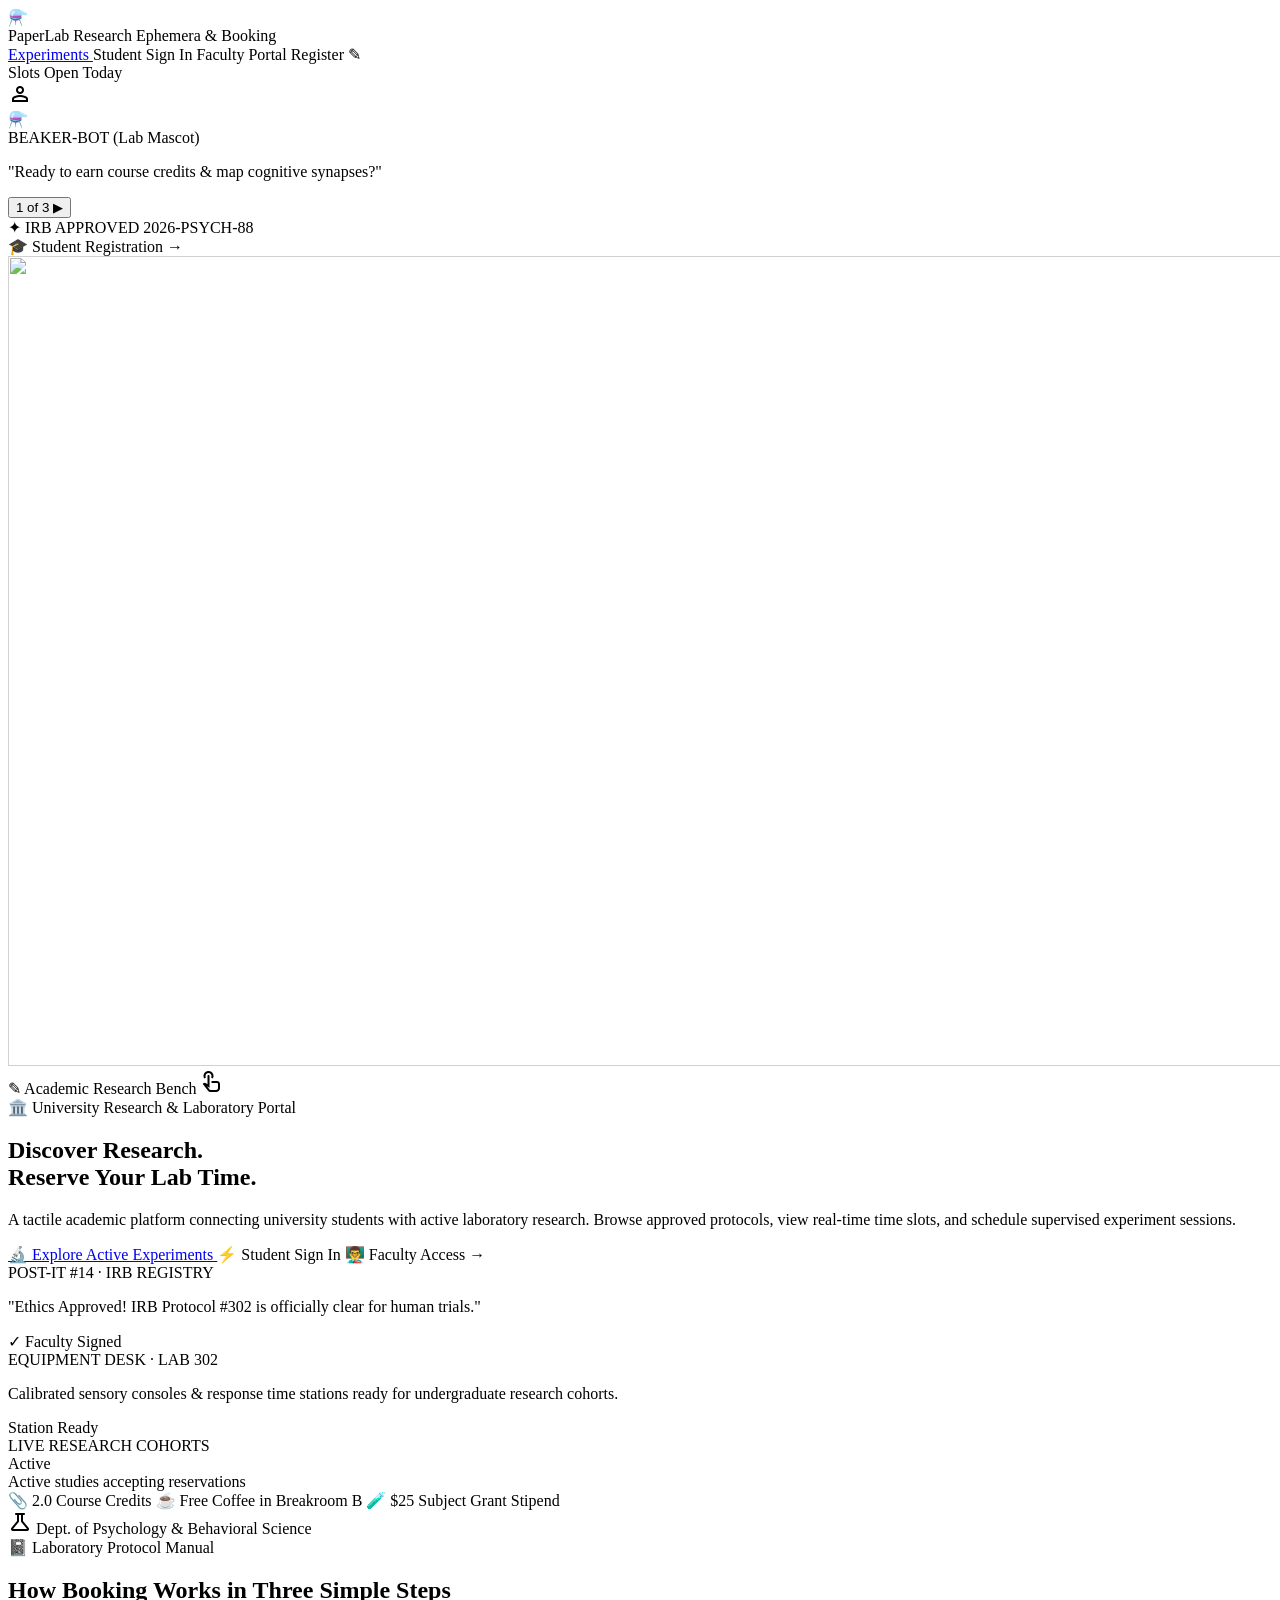
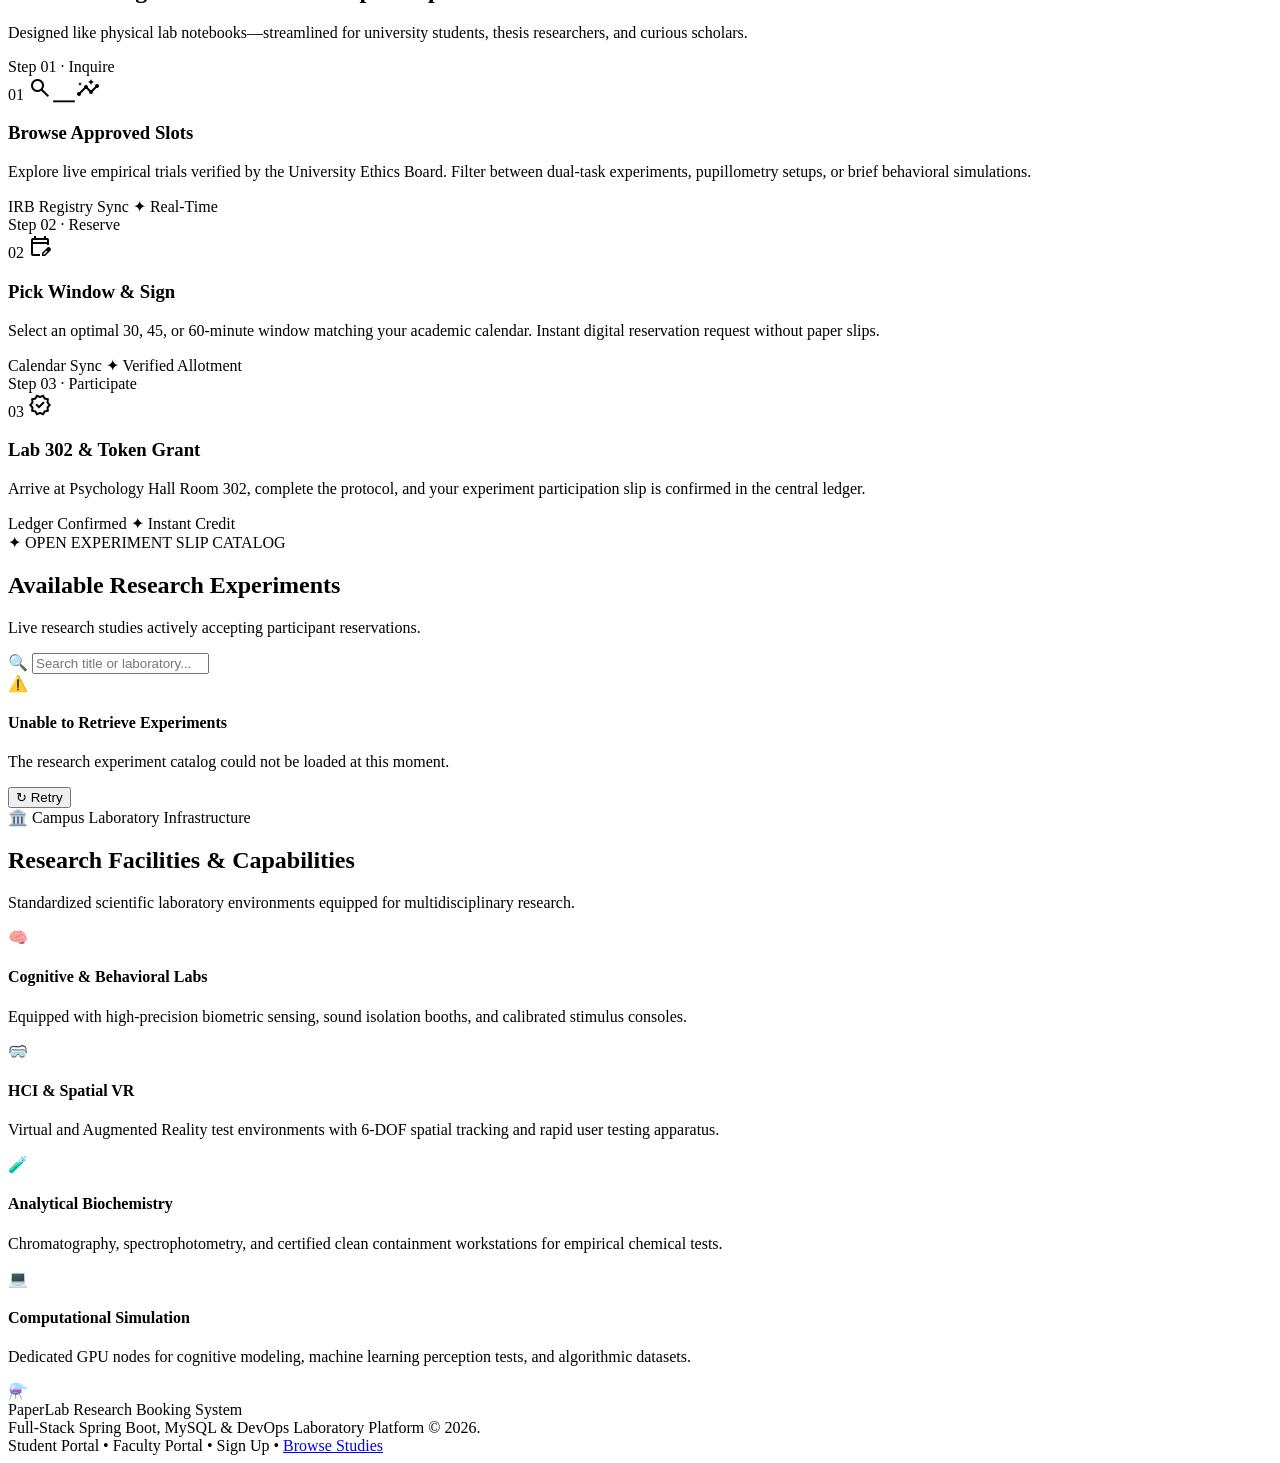
==== commit c4388ab3: "feat: add delete button to experiment cards, fix slot creation error handling and datetime parsing" ====
--- a/research-booking-system/src/main/resources/templates/index.html
+++ b/research-booking-system/src/main/resources/templates/index.html
@@ -1,473 +1,476 @@
 <!DOCTYPE html>
 <html lang="en" xmlns:th="http://www.thymeleaf.org">
 <head>
-    <meta charset="UTF-8">
-    <meta name="viewport" content="width=device-width, initial-scale=1.0">
-    <title>Research Experiment Booking System — University Research & Laboratory Portal</title>
-    <link rel="stylesheet" th:href="@{/css/portal.css}">
-    <style>
-        /* Hero Section Styling */
-        .hero-section {
-            background: linear-gradient(135deg, #070d18 0%, #0a192f 40%, #1e3a5f 100%);
-            color: white;
-            padding: 80px 0 90px;
-            position: relative;
-            overflow: hidden;
-            border-bottom: 1px solid rgba(255, 255, 255, 0.1);
-        }
-
-        .hero-section::before {
-            content: '';
-            position: absolute;
-            top: -20%;
-            right: -10%;
-            width: 600px;
-            height: 600px;
-            background: radial-gradient(circle, rgba(37, 99, 235, 0.25) 0%, rgba(13, 148, 136, 0.08) 50%, transparent 70%);
-            border-radius: 50%;
-            pointer-events: none;
-        }
-
-        .hero-badge {
-            display: inline-flex;
-            align-items: center;
-            gap: 8px;
-            background: rgba(37, 99, 235, 0.2);
-            border: 1px solid rgba(96, 165, 250, 0.4);
-            padding: 6px 16px;
-            border-radius: 30px;
-            font-size: 13px;
-            font-weight: 600;
-            color: #93c5fd;
-            margin-bottom: 24px;
-            letter-spacing: 0.3px;
-        }
-
-        .hero-title {
-            font-size: clamp(32px, 5vw, 54px);
-            font-weight: 800;
-            line-height: 1.15;
-            margin: 0 0 20px;
-            letter-spacing: -1px;
-            color: #ffffff;
-        }
-
-        .hero-title span.accent {
-            background: linear-gradient(135deg, #60a5fa, #2dd4bf);
-            -webkit-background-clip: text;
-            -webkit-text-fill-color: transparent;
-        }
-
-        .hero-subtitle {
-            font-size: 18px;
-            line-height: 1.6;
-            color: #cbd5e1;
-            max-width: 640px;
-            margin: 0 0 36px;
-        }
-
-        .hero-actions {
-            display: flex;
-            align-items: center;
-            gap: 16px;
-            flex-wrap: wrap;
-        }
-
-        .hero-stats {
-            display: grid;
-            grid-template-columns: repeat(auto-fit, minmax(180px, 1fr));
-            gap: 20px;
-            margin-top: 50px;
-            padding-top: 36px;
-            border-top: 1px solid rgba(255, 255, 255, 0.12);
-        }
-
-        .hero-stat-item {
-            display: flex;
-            flex-direction: column;
-            gap: 4px;
-        }
-
-        .hero-stat-val {
-            font-size: 26px;
-            font-weight: 800;
-            color: #ffffff;
-        }
-
-        .hero-stat-lbl {
-            font-size: 13px;
-            color: #94a3b8;
-            font-weight: 500;
-        }
-
-        /* Steps Section */
-        .steps-section {
-            padding: 70px 0;
-            background: white;
-            border-bottom: 1px solid var(--slate-200);
-        }
-
-        .section-header {
-            text-align: center;
-            max-width: 700px;
-            margin: 0 auto 50px;
-        }
-
-        .section-header h2 {
-            font-size: 32px;
-            font-weight: 800;
-            color: var(--navy-900);
-            margin: 0 0 12px;
-            letter-spacing: -0.5px;
-        }
-
-        .section-header p {
-            font-size: 16px;
-            color: var(--slate-500);
-            margin: 0;
-        }
-
-        .steps-grid {
-            display: grid;
-            grid-template-columns: repeat(auto-fit, minmax(280px, 1fr));
-            gap: 24px;
-        }
-
-        .step-card {
-            background: #f8fafc;
-            border: 1px solid var(--slate-200);
-            border-radius: var(--radius-lg);
-            padding: 32px 26px;
-            position: relative;
-            transition: transform 0.2s, box-shadow 0.2s;
-        }
-
-        .step-card:hover {
-            transform: translateY(-4px);
-            box-shadow: var(--shadow-lg);
-            background: white;
-        }
-
-        .step-number {
-            width: 44px;
-            height: 44px;
-            background: linear-gradient(135deg, var(--blue-600), var(--teal-600));
-            color: white;
-            border-radius: 12px;
-            display: flex;
-            align-items: center;
-            justify-content: center;
-            font-size: 18px;
-            font-weight: 800;
-            margin-bottom: 20px;
-        }
-
-        .step-card h3 {
-            margin: 0 0 10px;
-            font-size: 19px;
-            font-weight: 700;
-            color: var(--navy-900);
-        }
-
-        .step-card p {
-            margin: 0;
-            font-size: 14px;
-            color: var(--slate-600);
-            line-height: 1.55;
-        }
-
-        /* Catalog Section */
-        .catalog-section {
-            padding: 70px 0 90px;
-            background: #f4f7fb;
-        }
-
-        .catalog-controls {
-            display: flex;
-            justify-content: space-between;
-            align-items: center;
-            flex-wrap: wrap;
-            gap: 16px;
-            margin-bottom: 30px;
-        }
-
-        .search-input-box {
-            position: relative;
-            max-width: 420px;
-            width: 100%;
-        }
-
-        .search-input-box input {
-            width: 100%;
-            padding: 12px 16px 12px 42px;
-            border-radius: 30px;
-            border: 1px solid var(--slate-300);
-            background: white;
-            font-size: 14px;
-            outline: none;
-            transition: border-color 0.2s, box-shadow 0.2s;
-        }
-
-        .search-input-box input:focus {
-            border-color: var(--blue-500);
-            box-shadow: 0 0 0 3px rgba(37, 99, 235, 0.15);
-        }
-
-        .search-input-box span.search-icon {
-            position: absolute;
-            left: 16px;
-            top: 50%;
-            transform: translateY(-50%);
-            color: var(--slate-400);
-            font-size: 16px;
-        }
-
-        /* Facility Highlights */
-        .facility-section {
-            padding: 70px 0;
-            background: white;
-            border-top: 1px solid var(--slate-200);
-        }
-
-        .facility-grid {
-            display: grid;
-            grid-template-columns: repeat(auto-fit, minmax(260px, 1fr));
-            gap: 24px;
-        }
-
-        .facility-card {
-            border: 1px solid var(--slate-200);
-            border-radius: var(--radius-md);
-            padding: 24px;
-            background: #ffffff;
-            transition: border-color 0.2s, transform 0.2s;
-        }
-
-        .facility-card:hover {
-            border-color: var(--blue-400);
-            transform: translateY(-2px);
-        }
-
-        .facility-card .icon-box {
-            font-size: 32px;
-            margin-bottom: 14px;
-        }
-
-        .facility-card h4 {
-            margin: 0 0 8px;
-            font-size: 17px;
-            color: var(--navy-900);
-        }
-
-        .facility-card p {
-            margin: 0;
-            font-size: 13.5px;
-            color: var(--slate-600);
-            line-height: 1.5;
-        }
-    </style>
+    <meta charset="utf-8"/>
+    <meta content="width=device-width, initial-scale=1.0" name="viewport"/>
+    <title>PaperLab — University Research Experiment Booking &amp; Laboratory Catalog</title>
+    <!-- Google Fonts -->
+    <link rel="preconnect" href="https://fonts.googleapis.com"/>
+    <link rel="preconnect" href="https://fonts.gstatic.com" crossorigin=""/>
+    <link href="https://fonts.googleapis.com/css2?family=EB+Garamond:ital,wght@0,400..800;1,400..800&family=Space+Grotesk:wght@300..700&family=Space+Mono:ital,wght@0,400;0,700;1,400;1,700&display=swap" rel="stylesheet"/>
+    <link href="https://fonts.googleapis.com/css2?family=Material+Symbols+Outlined:opsz,wght,FILL,GRAD@20..48,100..700,0..1,-50..200" rel="stylesheet"/>
+    <!-- Tailwind CSS CDN -->
+    <script src="https://cdn.tailwindcss.com"></script>
+    <script>
+        tailwind.config = {
+            darkMode: "class",
+            theme: {
+                extend: {
+                    colors: {
+                        "primary": "#1200bc",
+                        "primary-container": "#1d00ff",
+                        "ink-deep": "#1600b8",
+                        "surface": "#fcfae8",
+                        "surface-container": "#f0efdd",
+                        "surface-container-low": "#f6f4e2",
+                        "surface-container-high": "#ebe9d7",
+                        "surface-variant": "#e5e3d2",
+                        "paper-pure": "#ffffff",
+                        "secondary": "#626200",
+                        "secondary-container": "#e9e94d",
+                        "electric-cyan": "#7df5ff",
+                        "soft-blush": "#ffe6f2",
+                        "on-surface": "#1c1c12",
+                        "on-surface-variant": "#454558",
+                        "on-primary": "#ffffff",
+                        "status-confirmed": "#4ade80",
+                        "status-pending": "#f59e0b",
+                        "status-rejected": "#ef4444"
+                    },
+                    fontFamily: {
+                        "headline": ["EB Garamond", "serif"],
+                        "body": ["Space Grotesk", "sans-serif"],
+                        "mono": ["Space Mono", "monospace"]
+                    }
+                }
+            }
+        };
+    </script>
+    <!-- PaperLab Custom Stylesheet -->
+    <link rel="stylesheet" th:href="@{/css/portal.css}"/>
 </head>
-<body>
-
-    <!-- Main Navigation Bar -->
-    <header class="app-header">
-        <div class="container header-inner">
-            <a th:href="@{/landing}" class="brand-wrapper">
-                <div class="brand-logo-badge">🔬</div>
-                <div class="brand-text">
-                    <h1>Research Experiment Booking</h1>
-                    <p>Academic Research & Laboratory Scheduling Platform</p>
+<body class="bg-surface font-body text-on-surface antialiased">
+
+    <!-- Top Sticky Navigation Bar -->
+    <header class="fixed top-0 left-0 right-0 z-50 bg-[#fcfae8]/90 backdrop-blur-md border-b-2 border-primary shadow-[0_4px_0_0_#1d00ff]">
+        <div class="h-20 max-w-[1240px] mx-auto px-6 flex items-center justify-between gap-4">
+            <!-- Brand Logo Badge -->
+            <a th:href="@{/landing}" class="flex items-center gap-3 no-underline group">
+                <div class="p-1.5 bg-paper-pure border-2 border-primary rounded-full shadow-[2px_2px_0px_#1d00ff] transform -rotate-2 group-hover:rotate-0 transition-transform">
+                    <span class="text-2xl">⚗️</span>
+                </div>
+                <div class="flex flex-col">
+                    <span class="font-headline text-2xl text-primary font-bold italic leading-none">PaperLab</span>
+                    <span class="font-mono text-[10px] text-on-surface-variant uppercase tracking-wider font-bold">Research Ephemera &amp; Booking</span>
                 </div>
             </a>
 
-            <div class="header-actions">
-                <a href="#experiments-catalog" class="btn btn-secondary btn-sm" style="background: rgba(255,255,255,0.12); color: white; border-color: rgba(255,255,255,0.25);">
-                    Browse Studies
+            <!-- Navigation Links -->
+            <nav class="hidden md:flex items-center gap-3">
+                <a href="#experiments-catalog" class="font-mono text-xs uppercase px-4 py-1.5 rounded-full border-2 border-primary bg-secondary-container text-primary font-bold shadow-[2px_2px_0px_#1d00ff] hover:-translate-y-0.5 transition-all no-underline">
+                    Experiments
                 </a>
-                <a th:href="@{/login}" class="btn btn-primary btn-sm">
-                    Sign In
+                <a th:href="@{/login}" class="font-mono text-xs uppercase px-4 py-1.5 rounded-full border-2 border-primary bg-paper-pure text-on-surface hover:bg-soft-blush hover:text-primary transition-all shadow-[2px_2px_0px_#1d00ff] no-underline font-bold">
+                    Student Sign In
                 </a>
-                <a th:href="@{/signup}" class="btn btn-teal btn-sm">
-                    Create Account
+                <a th:href="@{/login?portal=teacher}" class="font-mono text-xs uppercase px-4 py-1.5 rounded-full border-2 border-primary bg-paper-pure text-on-surface hover:bg-electric-cyan hover:text-primary transition-all shadow-[2px_2px_0px_#1d00ff] no-underline font-bold">
+                    Faculty Portal
+                </a>
+                <a th:href="@{/signup}" class="font-mono text-xs uppercase px-4 py-1.5 rounded-full border-2 border-primary bg-primary text-white hover:bg-primary-container transition-all shadow-[2px_2px_0px_#1d00ff] no-underline font-bold">
+                    Register ✎
+                </a>
+            </nav>
+
+            <!-- Status Pill & Avatar -->
+            <div class="flex items-center gap-3">
+                <div class="hidden sm:inline-flex items-center gap-2 px-3 py-1 rounded-full bg-paper-pure border-2 border-primary shadow-[2px_2px_0px_#1d00ff] transform rotate-1">
+                    <span class="inline-block w-2.5 h-2.5 rounded-full bg-status-confirmed animate-pulse"></span>
+                    <span class="font-mono text-xs text-primary font-bold uppercase" id="stat-slots-live">Slots Open Today</span>
+                </div>
+                <a th:href="@{/login}" class="w-9 h-9 rounded-full bg-primary text-white flex items-center justify-center border-2 border-primary shadow-[2px_2px_0px_#1d00ff] hover:scale-105 transition-transform" title="User Access">
+                    <span class="material-symbols-outlined text-[18px]">person</span>
                 </a>
             </div>
         </div>
     </header>
 
-    <!-- Hero Section -->
-    <section class="hero-section">
-        <div class="container">
-            <div class="hero-badge">
-                <span>🏛️</span> University Research & Laboratory Portal
-            </div>
-            <h1 class="hero-title">
-                Discover Research.<br>
-                <span class="accent">Reserve Your Lab Time.</span>
-            </h1>
-            <p class="hero-subtitle">
-                A modern academic platform connecting students with university laboratory research. Browse active experiments, view real-time time slots, and schedule supervised experiment sessions.
-            </p>
-            <div class="hero-actions">
-                <a href="#experiments-catalog" class="btn btn-primary btn-lg">
-                    <span>🔬</span> Explore Active Experiments
-                </a>
-                <a th:href="@{/signup}" class="btn btn-secondary btn-lg" style="background: rgba(255,255,255,0.1); color: white; border-color: rgba(255,255,255,0.3);">
-                    <span>🎓</span> Student Registration
-                </a>
-                <a th:href="@{/login?portal=teacher}" class="btn btn-sm" style="color: #93c5fd; text-decoration: none; padding: 10px 14px;">
-                    👨‍🏫 Faculty & Supervisor Access &rarr;
-                </a>
-            </div>
-
-            <div class="hero-stats">
-                <div class="hero-stat-item">
-                    <span class="hero-stat-val" id="stat-experiments-count">Loading...</span>
-                    <span class="hero-stat-lbl">Active Research Studies</span>
-                </div>
-                <div class="hero-stat-item">
-                    <span class="hero-stat-val">Real-Time</span>
-                    <span class="hero-stat-lbl">Laboratory Capacity Tracking</span>
-                </div>
-                <div class="hero-stat-item">
-                    <span class="hero-stat-val">Supervised</span>
-                    <span class="hero-stat-lbl">Faculty Confirmation & Allotment</span>
-                </div>
-                <div class="hero-stat-item">
-                    <span class="hero-stat-val">Full Audit</span>
-                    <span class="hero-stat-lbl">Booking Lifecycle & Status History</span>
-                </div>
-            </div>
-        </div>
-    </section>
-
-    <!-- 3-Step Booking Journey -->
-    <section class="steps-section">
-        <div class="container">
-            <div class="section-header">
-                <h2>Streamlined 3-Step Booking Workflow</h2>
-                <p>Designed for university students and laboratory supervisors to manage study participation with precision and ease.</p>
-            </div>
-
-            <div class="steps-grid">
-                <div class="step-card">
-                    <div class="step-number">1</div>
-                    <h3>Discover Research</h3>
-                    <p>Search active studies across university faculties. Review experiment scopes, duration, prerequisite criteria, and laboratory locations.</p>
-                </div>
-                <div class="step-card">
-                    <div class="step-number">2</div>
-                    <h3>Select Verified Slot</h3>
-                    <p>Inspect real-time time slots scheduled by supervising faculty. Review station capacity constraints and select an available future session.</p>
-                </div>
-                <div class="step-card">
-                    <div class="step-number">3</div>
-                    <h3>Faculty Allotment</h3>
-                    <p>Submit your reservation request. Lab supervisors confirm your booking, allocate experimental stations, and update status in real-time.</p>
-                </div>
-            </div>
-        </div>
-    </section>
-
-    <!-- Experiments Catalog Showcase -->
-    <section class="catalog-section" id="experiments-catalog">
-        <div class="container">
-            <div class="catalog-controls">
+    <main class="w-full pt-28 bg-surface min-h-[calc(100vh-200px)]">
+        <!-- HERO BENCH CONTAINER -->
+        <section class="relative w-full max-w-[1240px] mx-auto px-6 pt-4 pb-12">
+            <!-- Top Floating Ephemera & Mascot Speech Bar -->
+            <div class="flex flex-col md:flex-row items-start md:items-center justify-between gap-4 mb-6">
+                <!-- Mascot Dialogue Balloon -->
+                <div class="inline-flex items-center gap-3 p-3 bg-paper-pure rounded-xl border-2 border-primary shadow-[3px_3px_0px_#1d00ff] transform -rotate-1 hover:rotate-0 transition-transform cursor-pointer" id="mascotBubble">
+                    <div class="w-10 h-10 rounded-full bg-secondary-container border-2 border-primary flex items-center justify-center text-primary font-bold text-xl flex-shrink-0 animate-bounce">
+                        ⚗️
+                    </div>
+                    <div class="flex flex-col">
+                        <div class="flex items-center gap-2">
+                            <span class="font-mono text-[10px] text-primary uppercase font-bold tracking-wider">BEAKER-BOT (Lab Mascot)</span>
+                            <span class="w-2 h-2 rounded-full bg-status-confirmed"></span>
+                        </div>
+                        <p class="font-headline text-lg text-ink-deep italic font-bold leading-tight m-0" id="mascotText">
+                            "Ready to earn course credits &amp; map cognitive synapses?"
+                        </p>
+                    </div>
+                    <button type="button" class="ml-2 px-2.5 py-1 rounded-full bg-soft-blush border border-primary text-primary font-mono text-[11px] font-bold hover:bg-electric-cyan transition-colors" id="nextQuoteBtn" onclick="rotateMascotQuote()" title="Next quote">
+                        <span id="quoteCounter">1 of 3 ▶</span>
+                    </button>
+                </div>
+
+                <!-- Quick Action Badges -->
+                <div class="flex items-center gap-3 flex-wrap">
+                    <div class="px-4 py-1.5 rounded-full bg-electric-cyan border-2 border-primary text-primary font-mono text-xs uppercase font-bold shadow-[2px_2px_0px_#1d00ff] transform rotate-1">
+                        ✦ IRB APPROVED 2026-PSYCH-88
+                    </div>
+                    <a th:href="@{/signup}" class="px-4 py-1.5 rounded-full bg-soft-blush border-2 border-primary text-primary font-mono text-xs uppercase font-bold shadow-[2px_2px_0px_#1d00ff] hover:scale-105 active:scale-95 transition-all no-underline">
+                        🎓 Student Registration &rarr;
+                    </a>
+                </div>
+            </div>
+
+            <!-- Illustrated Research Lab Bench Canvas -->
+            <div class="relative w-full rounded-2xl bg-gradient-to-b from-paper-pure via-surface-container-low to-surface-variant p-6 md:p-10 border-2 border-primary shadow-[6px_6px_0px_#1d00ff] overflow-hidden min-h-[460px] md:min-h-[520px]">
+
+                <!-- ✦ HERO ILLUSTRATION LAYER — local asset, no hotlinking -->
+                <div class="absolute inset-0 w-full h-full pointer-events-none overflow-hidden" aria-hidden="true">
+                    <img th:src="@{/images/hero-illustration.jpg}"
+                         src="/images/hero-illustration.jpg"
+                         alt=""
+                         aria-hidden="true"
+                         loading="eager"
+                         width="1440"
+                         height="810"
+                         class="w-full h-full object-cover object-center"
+                         style="filter: saturate(1.1) brightness(1.05); opacity: 0.88; pointer-events: none;"/>
+                    <!-- Soft gradient overlay so text stays readable on top -->
+                    <div class="absolute inset-0"
+                         style="background: linear-gradient(105deg, rgba(252,250,232,0.82) 0%, rgba(252,250,232,0.60) 45%, rgba(252,250,232,0.18) 100%);"></div>
+                </div>
+
+                <!-- Tactile Drag Me Instruction Tape -->
+                <div class="absolute top-4 right-6 z-20 flex items-center gap-1.5 bg-secondary-container text-primary font-mono text-xs uppercase font-bold px-3 py-1 rounded-full border-2 border-primary shadow-[2px_2px_0px_#1d00ff] transform rotate-2">
+                    <span>✎ Academic Research Bench</span>
+                    <span class="material-symbols-outlined text-[16px]">touch_app</span>
+                </div>
+
+                <!-- Bench Workspace Layout -->
+                <div class="relative z-10 w-full flex flex-col justify-between gap-8">
+                    <!-- Hero Banner Text -->
+                    <div class="max-w-2xl">
+                        <div class="inline-block px-3 py-1 rounded-full bg-soft-blush border border-primary font-mono text-[11px] font-bold uppercase text-primary mb-3">
+                            🏛️ University Research &amp; Laboratory Portal
+                        </div>
+                        <h1 class="font-headline text-4xl sm:text-5xl lg:text-6xl text-primary font-bold italic leading-tight tracking-tight mb-4">
+                            Discover Research.<br/>
+                            <span class="underline decoration-secondary-container decoration-wavy decoration-2">Reserve Your Lab Time.</span>
+                        </h1>
+                        <p class="font-body text-base sm:text-lg text-on-surface-variant leading-relaxed mb-6">
+                            A tactile academic platform connecting university students with active laboratory research. Browse approved protocols, view real-time time slots, and schedule supervised experiment sessions.
+                        </p>
+                        <div class="flex items-center gap-4 flex-wrap">
+                            <a href="#experiments-catalog" class="px-6 py-3 rounded-full bg-primary text-white font-mono text-sm uppercase font-bold border-2 border-primary shadow-[3px_3px_0px_#1d00ff] hover:-translate-y-0.5 transition-transform no-underline inline-flex items-center gap-2">
+                                <span>🔬</span> Explore Active Experiments
+                            </a>
+                            <a th:href="@{/login}" class="px-6 py-3 rounded-full bg-secondary-container text-primary font-mono text-sm uppercase font-bold border-2 border-primary shadow-[3px_3px_0px_#1d00ff] hover:-translate-y-0.5 transition-transform no-underline inline-flex items-center gap-2">
+                                <span>⚡</span> Student Sign In
+                            </a>
+                            <a th:href="@{/login?portal=teacher}" class="px-5 py-2.5 rounded-full bg-paper-pure text-primary font-mono text-xs uppercase font-bold border-2 border-primary shadow-[2px_2px_0px_#1d00ff] hover:bg-electric-cyan transition-colors no-underline">
+                                👨‍🏫 Faculty Access &rarr;
+                            </a>
+                        </div>
+                    </div>
+
+                    <!-- Post-It Note Bento Cards -->
+                    <div class="grid grid-cols-1 sm:grid-cols-3 gap-4 pt-4">
+                        <!-- Sticky Note 1: Ethics Approved -->
+                        <div class="p-4 bg-secondary-container text-primary border-2 border-primary rounded-none shadow-[4px_4px_0px_#1d00ff] transform -rotate-1 hover:rotate-0 transition-transform">
+                            <div class="font-mono text-[10px] uppercase tracking-wider font-bold text-secondary">POST-IT #14 · IRB REGISTRY</div>
+                            <p class="font-headline text-lg italic text-primary leading-tight mt-2 mb-2 font-bold">
+                                "Ethics Approved! IRB Protocol #302 is officially clear for human trials."
+                            </p>
+                            <div class="font-mono text-[11px] text-primary/80 text-right">✓ Faculty Signed</div>
+                        </div>
+
+                        <!-- Sticky Note 2: Equipment Calibrated -->
+                        <div class="p-4 bg-soft-blush text-primary border-2 border-primary rounded-none shadow-[4px_4px_0px_#1d00ff] transform rotate-1 hover:rotate-0 transition-transform">
+                            <div class="font-mono text-[10px] uppercase tracking-wider font-bold text-tertiary">EQUIPMENT DESK · LAB 302</div>
+                            <p class="font-body text-xs text-on-surface leading-tight mt-2 mb-2">
+                                Calibrated sensory consoles &amp; response time stations ready for undergraduate research cohorts.
+                            </p>
+                            <span class="inline-block px-2 py-0.5 bg-paper-pure font-mono text-[10px] text-primary font-bold rounded-full border border-primary">Station Ready</span>
+                        </div>
+
+                        <!-- Sticky Note 3: Active Stats -->
+                        <div class="p-4 bg-paper-pure rounded-none border-2 border-primary shadow-[4px_4px_0px_#1d00ff] transform -rotate-1 hover:rotate-0 transition-transform">
+                            <div class="flex items-center gap-2">
+                                <span class="w-2.5 h-2.5 rounded-full bg-status-confirmed"></span>
+                                <span class="font-mono text-[10px] uppercase text-primary font-bold">LIVE RESEARCH COHORTS</span>
+                            </div>
+                            <div class="font-headline text-3xl text-primary font-bold italic mt-2" id="stat-experiments-count">
+                                Loading...
+                            </div>
+                            <div class="font-mono text-[11px] text-on-surface-variant mt-1">Active studies accepting reservations</div>
+                        </div>
+                    </div>
+
+                    <!-- Bottom Bench Washi Tape Tags -->
+                    <div class="flex flex-wrap items-center justify-between gap-3 pt-4 border-t-2 border-primary/20">
+                        <div class="flex items-center gap-2 flex-wrap">
+                            <span class="px-3 py-1 rounded-full bg-paper-pure text-primary font-mono text-xs uppercase border border-primary shadow-[2px_2px_0px_#1d00ff] transform -rotate-1">
+                                📎 2.0 Course Credits
+                            </span>
+                            <span class="px-3 py-1 rounded-full bg-secondary-container text-primary font-mono text-xs uppercase border border-primary shadow-[2px_2px_0px_#1d00ff] transform rotate-1">
+                                ☕ Free Coffee in Breakroom B
+                            </span>
+                            <span class="px-3 py-1 rounded-full bg-electric-cyan text-primary font-mono text-xs uppercase border border-primary shadow-[2px_2px_0px_#1d00ff] transform -rotate-1">
+                                🧪 $25 Subject Grant Stipend
+                            </span>
+                        </div>
+                        <div class="flex items-center gap-2 font-mono text-xs text-primary font-bold">
+                            <span class="material-symbols-outlined text-[18px]">science</span>
+                            <span>Dept. of Psychology &amp; Behavioral Science</span>
+                        </div>
+                    </div>
+                </div>
+            </div>
+        </section>
+
+        <!-- 3-STEP BOOKING WORKFLOW (NOTEBOOK SPREAD) -->
+        <section class="w-full max-w-[1240px] mx-auto px-6 py-12">
+            <div class="flex flex-col md:flex-row items-start md:items-end justify-between gap-4 mb-8">
                 <div>
-                    <h2 style="margin: 0 0 6px; font-size: 26px; color: var(--navy-900);">Available Research Experiments</h2>
-                    <p style="margin: 0; color: var(--slate-500); font-size: 14px;">Live research experiments currently accepting participant reservations.</p>
-                </div>
-                <div class="search-input-box">
-                    <span class="search-icon">🔍</span>
-                    <input type="text" id="catalog-search" placeholder="Search by experiment title or laboratory..." oninput="handleSearch(this.value)">
+                    <div class="inline-flex items-center gap-2 px-3 py-1 rounded-full bg-soft-blush border border-primary text-primary font-mono text-xs uppercase font-bold mb-2">
+                        📓 Laboratory Protocol Manual
+                    </div>
+                    <h2 class="font-headline text-3xl sm:text-4xl text-primary font-bold italic leading-tight m-0">
+                        How Booking Works in Three Simple Steps
+                    </h2>
+                </div>
+                <p class="font-body text-sm sm:text-base text-on-surface-variant max-w-md m-0">
+                    Designed like physical lab notebooks—streamlined for university students, thesis researchers, and curious scholars.
+                </p>
+            </div>
+
+            <div class="grid grid-cols-1 md:grid-cols-3 gap-6">
+                <!-- Step 01 -->
+                <div class="relative bg-paper-pure rounded-xl p-6 border-2 border-primary shadow-[4px_4px_0px_#1d00ff] flex flex-col justify-between group hover:-translate-y-1 transition-all">
+                    <div class="absolute -top-3 left-6 px-3 py-0.5 bg-secondary-container text-primary font-mono text-xs uppercase font-bold rounded-full border border-primary shadow-[2px_2px_0px_#1d00ff] transform -rotate-2">
+                        Step 01 · Inquire
+                    </div>
+                    <div>
+                        <div class="flex items-center justify-between text-primary mb-4 mt-2">
+                            <span class="font-headline text-4xl font-bold italic opacity-30">01</span>
+                            <span class="material-symbols-outlined text-3xl text-primary">search_insights</span>
+                        </div>
+                        <h3 class="font-headline text-2xl text-primary italic font-bold mb-2">
+                            Browse Approved Slots
+                        </h3>
+                        <p class="font-body text-sm text-on-surface-variant leading-relaxed m-0">
+                            Explore live empirical trials verified by the University Ethics Board. Filter between dual-task experiments, pupillometry setups, or brief behavioral simulations.
+                        </p>
+                    </div>
+                    <div class="mt-6 pt-3 border-t border-primary/20 flex items-center justify-between font-mono text-xs text-primary uppercase font-bold">
+                        <span>IRB Registry Sync</span>
+                        <span>✦ Real-Time</span>
+                    </div>
+                </div>
+
+                <!-- Step 02 -->
+                <div class="relative bg-surface-container-low rounded-xl p-6 border-2 border-primary shadow-[4px_4px_0px_#1d00ff] flex flex-col justify-between group hover:-translate-y-1 transition-all">
+                    <div class="absolute -top-3 left-6 px-3 py-0.5 bg-soft-blush text-primary font-mono text-xs uppercase font-bold rounded-full border border-primary shadow-[2px_2px_0px_#1d00ff] transform rotate-1">
+                        Step 02 · Reserve
+                    </div>
+                    <div>
+                        <div class="flex items-center justify-between text-primary mb-4 mt-2">
+                            <span class="font-headline text-4xl font-bold italic opacity-30">02</span>
+                            <span class="material-symbols-outlined text-3xl text-primary">edit_calendar</span>
+                        </div>
+                        <h3 class="font-headline text-2xl text-primary italic font-bold mb-2">
+                            Pick Window &amp; Sign
+                        </h3>
+                        <p class="font-body text-sm text-on-surface-variant leading-relaxed m-0">
+                            Select an optimal 30, 45, or 60-minute window matching your academic calendar. Instant digital reservation request without paper slips.
+                        </p>
+                    </div>
+                    <div class="mt-6 pt-3 border-t border-primary/20 flex items-center justify-between font-mono text-xs text-primary uppercase font-bold">
+                        <span>Calendar Sync</span>
+                        <span>✦ Verified Allotment</span>
+                    </div>
+                </div>
+
+                <!-- Step 03 -->
+                <div class="relative bg-paper-pure rounded-xl p-6 border-2 border-primary shadow-[4px_4px_0px_#1d00ff] flex flex-col justify-between group hover:-translate-y-1 transition-all">
+                    <div class="absolute -top-3 left-6 px-3 py-0.5 bg-electric-cyan text-primary font-mono text-xs uppercase font-bold rounded-full border border-primary shadow-[2px_2px_0px_#1d00ff] transform -rotate-1">
+                        Step 03 · Participate
+                    </div>
+                    <div>
+                        <div class="flex items-center justify-between text-primary mb-4 mt-2">
+                            <span class="font-headline text-4xl font-bold italic opacity-30">03</span>
+                            <span class="material-symbols-outlined text-3xl text-primary">verified</span>
+                        </div>
+                        <h3 class="font-headline text-2xl text-primary italic font-bold mb-2">
+                            Lab 302 &amp; Token Grant
+                        </h3>
+                        <p class="font-body text-sm text-on-surface-variant leading-relaxed m-0">
+                            Arrive at Psychology Hall Room 302, complete the protocol, and your experiment participation slip is confirmed in the central ledger.
+                        </p>
+                    </div>
+                    <div class="mt-6 pt-3 border-t border-primary/20 flex items-center justify-between font-mono text-xs text-primary uppercase font-bold">
+                        <span>Ledger Confirmed</span>
+                        <span>✦ Instant Credit</span>
+                    </div>
+                </div>
+            </div>
+        </section>
+
+        <!-- EXPERIMENTS CATALOG SHOWCASE -->
+        <section class="w-full max-w-[1240px] mx-auto px-6 py-12" id="experiments-catalog">
+            <div class="flex flex-col md:flex-row items-start md:items-end justify-between gap-4 mb-6">
+                <div>
+                    <div class="inline-flex items-center gap-2 px-3 py-1 rounded-full bg-secondary-container border border-primary text-primary font-mono text-xs uppercase font-bold mb-2">
+                        ✦ OPEN EXPERIMENT SLIP CATALOG
+                    </div>
+                    <h2 class="font-headline text-3xl sm:text-4xl text-primary font-bold italic leading-tight m-0">
+                        Available Research Experiments
+                    </h2>
+                    <p class="font-body text-sm text-on-surface-variant mt-1 m-0">
+                        Live research studies actively accepting participant reservations.
+                    </p>
+                </div>
+
+                <!-- Search Input Box -->
+                <div class="relative w-full md:w-80">
+                    <span class="absolute left-3 top-1/2 -translate-y-1/2 text-primary font-mono text-sm">🔍</span>
+                    <input type="text" id="catalog-search" class="w-full pl-9 pr-4 py-2 bg-paper-pure border-2 border-primary rounded-full font-mono text-xs text-primary placeholder-on-surface-variant/60 focus:outline-none shadow-[2px_2px_0px_#1d00ff]" placeholder="Search title or laboratory..." oninput="handleSearch(this.value)"/>
                 </div>
             </div>
 
             <!-- Experiment Cards Grid -->
-            <div id="catalog-grid" class="experiment-grid" aria-live="polite">
-                <div class="empty-box" style="grid-column: 1 / -1;">
-                    <div class="icon">⏳</div>
-                    <h4>Loading Research Studies...</h4>
-                    <p>Connecting to laboratory repository.</p>
-                </div>
-            </div>
-        </div>
-    </section>
-
-    <!-- Laboratory Facilities Highlight -->
-    <section class="facility-section">
-        <div class="container">
-            <div class="section-header">
-                <h2>Research Infrastructure & Capabilities</h2>
-                <p>Standardized laboratory resources provisioned across scientific and academic disciplines.</p>
-            </div>
-
-            <div class="facility-grid">
-                <div class="facility-card">
-                    <div class="icon-box">🧠</div>
-                    <h4>Cognitive & Behavioral Labs</h4>
-                    <p>Equipped with high-precision biometric sensing, sound isolation chambers, and synchronized stimulus presentation workstations.</p>
-                </div>
-                <div class="facility-card">
-                    <div class="icon-box">🥽</div>
-                    <h4>Human-Computer Interaction</h4>
-                    <p>Virtual and Augmented Reality test environments with 6-DOF spatial tracking and usability testing consoles.</p>
-                </div>
-                <div class="facility-card">
-                    <div class="icon-box">🧪</div>
-                    <h4>Chemical & Biochemical Facilities</h4>
-                    <p>Advanced analytical chromatography, spectrophotometry, and certified fume hood containment stations.</p>
-                </div>
-                <div class="facility-card">
-                    <div class="icon-box">💻</div>
-                    <h4>High-Performance Computing</h4>
-                    <p>GPU clusters and simulation environments dedicated to computer vision, machine learning, and quantitative modeling.</p>
-                </div>
-            </div>
-        </div>
-    </section>
+            <div id="catalog-grid" class="flex flex-col gap-4" aria-live="polite">
+                <div class="empty-box bg-paper-pure p-8 rounded-xl border-2 border-primary text-center shadow-[4px_4px_0px_#1d00ff]">
+                    <div class="text-4xl mb-2">⏳</div>
+                    <h4 class="font-headline text-2xl text-primary font-bold italic m-0">Loading Research Studies...</h4>
+                    <p class="font-body text-sm text-on-surface-variant mt-1 m-0">Connecting to laboratory repository.</p>
+                </div>
+            </div>
+        </section>
+
+        <!-- LABORATORY FACILITIES HIGHLIGHT -->
+        <section class="w-full max-w-[1240px] mx-auto px-6 py-12">
+            <div class="text-center max-w-2xl mx-auto mb-8">
+                <div class="inline-flex items-center gap-2 px-3 py-1 rounded-full bg-soft-blush border border-primary text-primary font-mono text-xs uppercase font-bold mb-2">
+                    🏛️ Campus Laboratory Infrastructure
+                </div>
+                <h2 class="font-headline text-3xl sm:text-4xl text-primary font-bold italic leading-tight m-0">
+                    Research Facilities &amp; Capabilities
+                </h2>
+                <p class="font-body text-sm text-on-surface-variant mt-2 m-0">
+                    Standardized scientific laboratory environments equipped for multidisciplinary research.
+                </p>
+            </div>
+
+            <div class="grid grid-cols-1 sm:grid-cols-2 lg:grid-cols-4 gap-4">
+                <div class="p-6 bg-paper-pure rounded-xl border-2 border-primary shadow-[3px_3px_0px_#1d00ff] hover:-translate-y-1 transition-transform">
+                    <div class="text-3xl mb-3">🧠</div>
+                    <h4 class="font-headline text-xl text-primary font-bold italic mb-1">Cognitive &amp; Behavioral Labs</h4>
+                    <p class="font-body text-xs text-on-surface-variant leading-relaxed m-0">
+                        Equipped with high-precision biometric sensing, sound isolation booths, and calibrated stimulus consoles.
+                    </p>
+                </div>
+                <div class="p-6 bg-paper-pure rounded-xl border-2 border-primary shadow-[3px_3px_0px_#1d00ff] hover:-translate-y-1 transition-transform">
+                    <div class="text-3xl mb-3">🥽</div>
+                    <h4 class="font-headline text-xl text-primary font-bold italic mb-1">HCI &amp; Spatial VR</h4>
+                    <p class="font-body text-xs text-on-surface-variant leading-relaxed m-0">
+                        Virtual and Augmented Reality test environments with 6-DOF spatial tracking and rapid user testing apparatus.
+                    </p>
+                </div>
+                <div class="p-6 bg-paper-pure rounded-xl border-2 border-primary shadow-[3px_3px_0px_#1d00ff] hover:-translate-y-1 transition-transform">
+                    <div class="text-3xl mb-3">🧪</div>
+                    <h4 class="font-headline text-xl text-primary font-bold italic mb-1">Analytical Biochemistry</h4>
+                    <p class="font-body text-xs text-on-surface-variant leading-relaxed m-0">
+                        Chromatography, spectrophotometry, and certified clean containment workstations for empirical chemical tests.
+                    </p>
+                </div>
+                <div class="p-6 bg-paper-pure rounded-xl border-2 border-primary shadow-[3px_3px_0px_#1d00ff] hover:-translate-y-1 transition-transform">
+                    <div class="text-3xl mb-3">💻</div>
+                    <h4 class="font-headline text-xl text-primary font-bold italic mb-1">Computational Simulation</h4>
+                    <p class="font-body text-xs text-on-surface-variant leading-relaxed m-0">
+                        Dedicated GPU nodes for cognitive modeling, machine learning perception tests, and algorithmic datasets.
+                    </p>
+                </div>
+            </div>
+        </section>
+    </main>
 
     <!-- Footer -->
-    <footer class="app-footer">
-        <div class="container footer-inner">
-            <div>
-                <strong>Research Experiment Booking System</strong>
-                <div style="font-size: 12px; color: var(--slate-400); margin-top: 4px;">
-                    Full-Stack Spring Boot, MySQL & DevOps Laboratory Platform &copy; 2026.
-                </div>
-            </div>
-
-            <ul class="footer-links">
-                <li><a th:href="@{/login}">Student Portal</a></li>
-                <li><a th:href="@{/login?portal=teacher}">Faculty Portal</a></li>
-                <li><a th:href="@{/signup}">Sign Up</a></li>
-                <li><a href="#experiments-catalog">Browse Studies</a></li>
-            </ul>
+    <footer class="w-full bg-paper-pure border-t-2 border-primary py-8 mt-12 shadow-[0_-4px_0_0_#1d00ff]">
+        <div class="max-w-[1240px] mx-auto px-6 flex flex-col md:flex-row items-center justify-between gap-6">
+            <div class="flex items-center gap-3">
+                <div class="p-2 bg-secondary-container border-2 border-primary rounded-full shadow-[2px_2px_0px_#1d00ff] text-xl">
+                    ⚗️
+                </div>
+                <div>
+                    <div class="font-headline text-xl text-primary font-bold italic leading-none">PaperLab Research Booking System</div>
+                    <div class="font-mono text-xs text-on-surface-variant mt-1">
+                        Full-Stack Spring Boot, MySQL &amp; DevOps Laboratory Platform &copy; 2026.
+                    </div>
+                </div>
+            </div>
+
+            <div class="flex items-center gap-4 font-mono text-xs uppercase font-bold">
+                <a th:href="@{/login}" class="text-primary hover:underline">Student Portal</a>
+                <span>&bull;</span>
+                <a th:href="@{/login?portal=teacher}" class="text-primary hover:underline">Faculty Portal</a>
+                <span>&bull;</span>
+                <a th:href="@{/signup}" class="text-primary hover:underline">Sign Up</a>
+                <span>&bull;</span>
+                <a href="#experiments-catalog" class="text-primary hover:underline">Browse Studies</a>
+            </div>
         </div>
     </footer>
 
     <script>
         let allExperiments = [];
+        const mascotQuotes = [
+            "\"Ready to earn course credits &amp; map cognitive synapses?\"",
+            "\"Remember to bring your university student ID card to Lab 302!\"",
+            "\"All experimental protocols undergo strict IRB university ethics review.\""
+        ];
+        let currentQuoteIndex = 0;
+
+        function rotateMascotQuote() {
+            currentQuoteIndex = (currentQuoteIndex + 1) % mascotQuotes.length;
+            const quoteEl = document.getElementById('mascotText');
+            const counterEl = document.getElementById('quoteCounter');
+            if (quoteEl) quoteEl.innerHTML = mascotQuotes[currentQuoteIndex];
+            if (counterEl) counterEl.textContent = `${currentQuoteIndex + 1} of ${mascotQuotes.length} ▶`;
+        }
 
         async function fetchExperiments() {
             const grid = document.getElementById('catalog-grid');
             const countStat = document.getElementById('stat-experiments-count');
+            const slotsLive = document.getElementById('stat-slots-live');
             try {
                 const res = await fetch('/api/experiments');
                 if (!res.ok) throw new Error('API response error');
                 allExperiments = await res.json();
 
                 if (countStat) {
-                    countStat.textContent = allExperiments.length > 0 ? (allExperiments.length + '+ Active') : '0 Active';
+                    countStat.textContent = allExperiments.length > 0 ? (allExperiments.length + ' Active') : '0 Active';
+                }
+                if (slotsLive) {
+                    slotsLive.textContent = allExperiments.length > 0 ? `${allExperiments.length * 4}+ Slots Open` : 'Slots Open Today';
                 }
 
                 renderCatalog(allExperiments);
             } catch (err) {
                 grid.innerHTML = `
-                    <div class="empty-box" style="grid-column: 1 / -1;">
-                        <div class="icon">⚠️</div>
-                        <h4>Unable to Retrieve Experiments</h4>
-                        <p>The research experiment catalog could not be loaded at this moment.</p>
-                        <button type="button" class="btn btn-secondary btn-sm" onclick="fetchExperiments()">↻ Retry</button>
+                    <div class="empty-box bg-paper-pure p-8 rounded-xl border-2 border-primary text-center shadow-[4px_4px_0px_#1d00ff]">
+                        <div class="text-3xl mb-2">⚠️</div>
+                        <h4 class="font-headline text-xl text-primary font-bold italic">Unable to Retrieve Experiments</h4>
+                        <p class="font-body text-xs text-on-surface-variant mt-1">The research experiment catalog could not be loaded at this moment.</p>
+                        <button type="button" class="mt-4 px-4 py-1.5 rounded-full bg-secondary-container border-2 border-primary text-primary font-mono text-xs uppercase font-bold shadow-[2px_2px_0px_#1d00ff] hover:-translate-y-0.5 transition-transform" onclick="fetchExperiments()">↻ Retry</button>
                     </div>
                 `;
                 if (countStat) countStat.textContent = 'Active';
@@ -478,44 +481,53 @@
             const grid = document.getElementById('catalog-grid');
             if (!experiments || experiments.length === 0) {
                 grid.innerHTML = `
-                    <div class="empty-box" style="grid-column: 1 / -1;">
-                        <div class="icon">📂</div>
-                        <h4>No Experiments Found</h4>
-                        <p>No active experiments match your search criteria.</p>
+                    <div class="empty-box bg-paper-pure p-8 rounded-xl border-2 border-primary text-center shadow-[4px_4px_0px_#1d00ff]">
+                        <div class="text-3xl mb-2">📂</div>
+                        <h4 class="font-headline text-xl text-primary font-bold italic">No Experiments Found</h4>
+                        <p class="font-body text-xs text-on-surface-variant mt-1">No active experiments match your search criteria.</p>
                     </div>
                 `;
                 return;
             }
 
             let html = '';
-            experiments.forEach(exp => {
-                const duration = exp.durationMinutes ? `${exp.durationMinutes} mins` : 'Flexible duration';
+            experiments.forEach((exp, idx) => {
+                const num = String(idx + 1).padStart(2, '0');
+                const duration = exp.durationMinutes ? `${exp.durationMinutes} MIN DURATION` : 'FLEXIBLE DURATION';
                 const labName = exp.laboratoryName || 'Departmental Laboratory';
                 const desc = exp.description || 'No extended description provided for this research study.';
 
                 html += `
-                    <article class="experiment-card">
-                        <span class="experiment-card-badge">⏱️ ${escapeHtml(duration)}</span>
-                        <h3>${escapeHtml(exp.title || 'Untitled Experiment')}</h3>
-                        <p class="desc">${escapeHtml(desc)}</p>
-
-                        <div class="experiment-meta">
-                            <div class="experiment-meta-row">
-                                <span class="icon">🏛️</span>
-                                <span><strong>Lab:</strong> ${escapeHtml(labName)}</span>
+                    <div class="experiment-card bg-paper-pure rounded-xl p-5 md:p-6 border-2 border-primary shadow-[4px_4px_0px_#1d00ff] hover:shadow-[6px_6px_0px_#1d00ff] transition-all flex flex-col lg:flex-row lg:items-center justify-between gap-4 group">
+                        <div class="flex flex-col md:flex-row items-start md:items-center gap-4">
+                            <div class="font-headline text-4xl text-primary font-bold italic tracking-tight opacity-40 group-hover:opacity-100 transition-opacity min-w-[50px]">
+                                ${num}
                             </div>
-                            <div class="experiment-meta-row">
-                                <span class="icon">👥</span>
-                                <span><strong>Supervised:</strong> Faculty Allotment Required</span>
+                            <div class="flex flex-col">
+                                <div class="flex items-center gap-2 flex-wrap mb-1">
+                                    <span class="px-2.5 py-0.5 rounded-full bg-soft-blush border border-primary text-primary font-mono text-[10px] uppercase font-bold">Psychology</span>
+                                    <span class="px-2.5 py-0.5 rounded-full bg-surface-container border border-primary text-on-surface-variant font-mono text-[10px] uppercase font-bold">🏛️ ${escapeHtml(labName)}</span>
+                                    <span class="px-2.5 py-0.5 rounded-full bg-secondary-container border border-primary text-primary font-mono text-[10px] uppercase font-bold">2.0 Credits</span>
+                                </div>
+                                <h3 class="font-headline text-2xl text-primary italic font-bold leading-snug group-hover:text-primary-container transition-colors m-0">
+                                    ${escapeHtml(exp.title || 'Untitled Experiment')}
+                                </h3>
+                                <p class="font-body text-xs sm:text-sm text-on-surface-variant max-w-2xl mt-1 m-0">
+                                    ${escapeHtml(desc)}
+                                </p>
                             </div>
                         </div>
 
-                        <div style="display: flex; gap: 10px; margin-top: auto;">
-                            <a href="/login" class="btn btn-primary" style="flex: 1; font-size: 13px;">
-                                Book Lab Time
+                        <div class="flex flex-col sm:flex-row items-start sm:items-center gap-4 self-end lg:self-center flex-shrink-0">
+                            <div class="flex flex-col text-left sm:text-right">
+                                <span class="font-mono text-xs text-primary uppercase font-bold">${escapeHtml(duration)}</span>
+                                <span class="font-mono text-[11px] text-primary uppercase font-bold">● SLOTS AVAILABLE</span>
+                            </div>
+                            <a href="/login" class="px-5 py-2 rounded-full bg-secondary-container text-primary font-mono text-xs uppercase font-bold border-2 border-primary shadow-[3px_3px_0px_#1d00ff] hover:-translate-y-0.5 active:translate-y-0 transition-transform no-underline">
+                                Book Slot &rarr;
                             </a>
                         </div>
-                    </article>
+                    </div>
                 `;
             });
             grid.innerHTML = html;
@@ -527,7 +539,7 @@
                 return;
             }
             const q = query.toLowerCase().trim();
-            const filtered = allExperiments.filter(e => 
+            const filtered = allExperiments.filter(e =>
                 (e.title && e.title.toLowerCase().includes(q)) ||
                 (e.description && e.description.toLowerCase().includes(q)) ||
                 (e.laboratoryName && e.laboratoryName.toLowerCase().includes(q))
